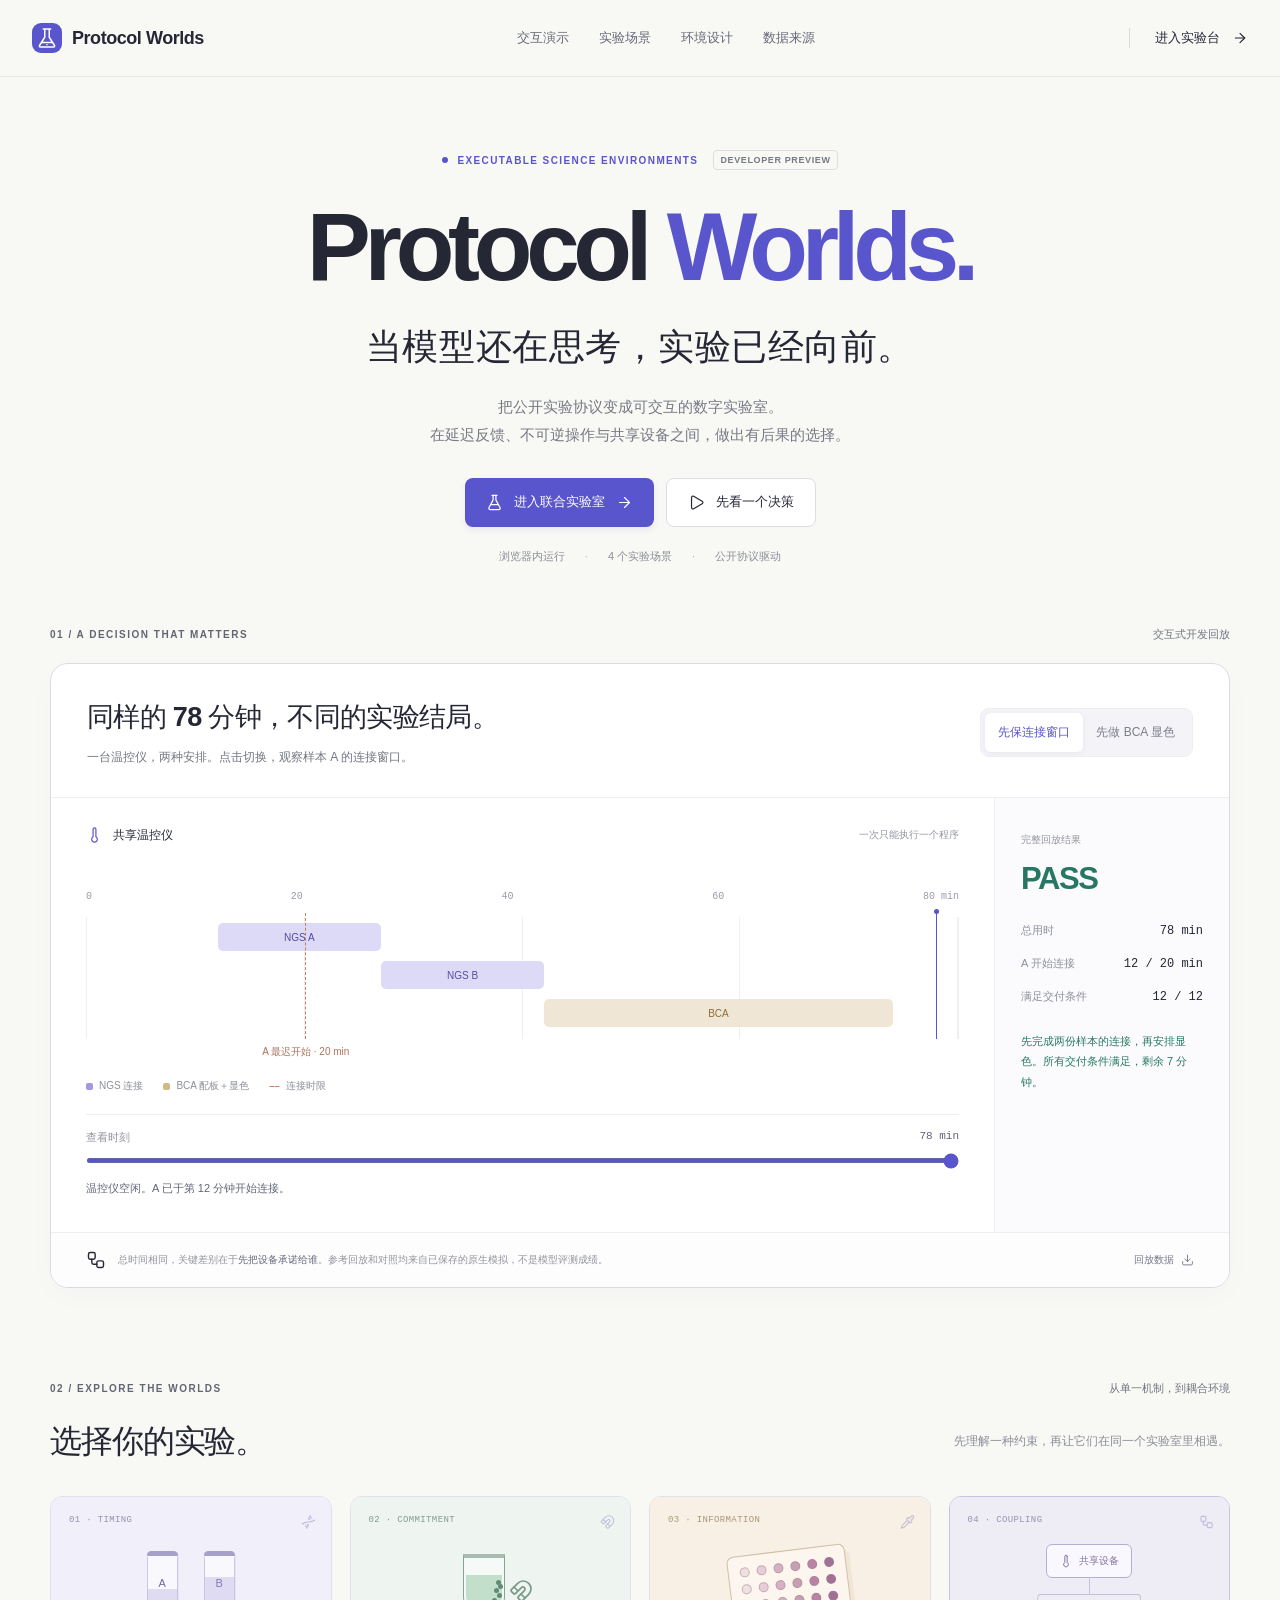
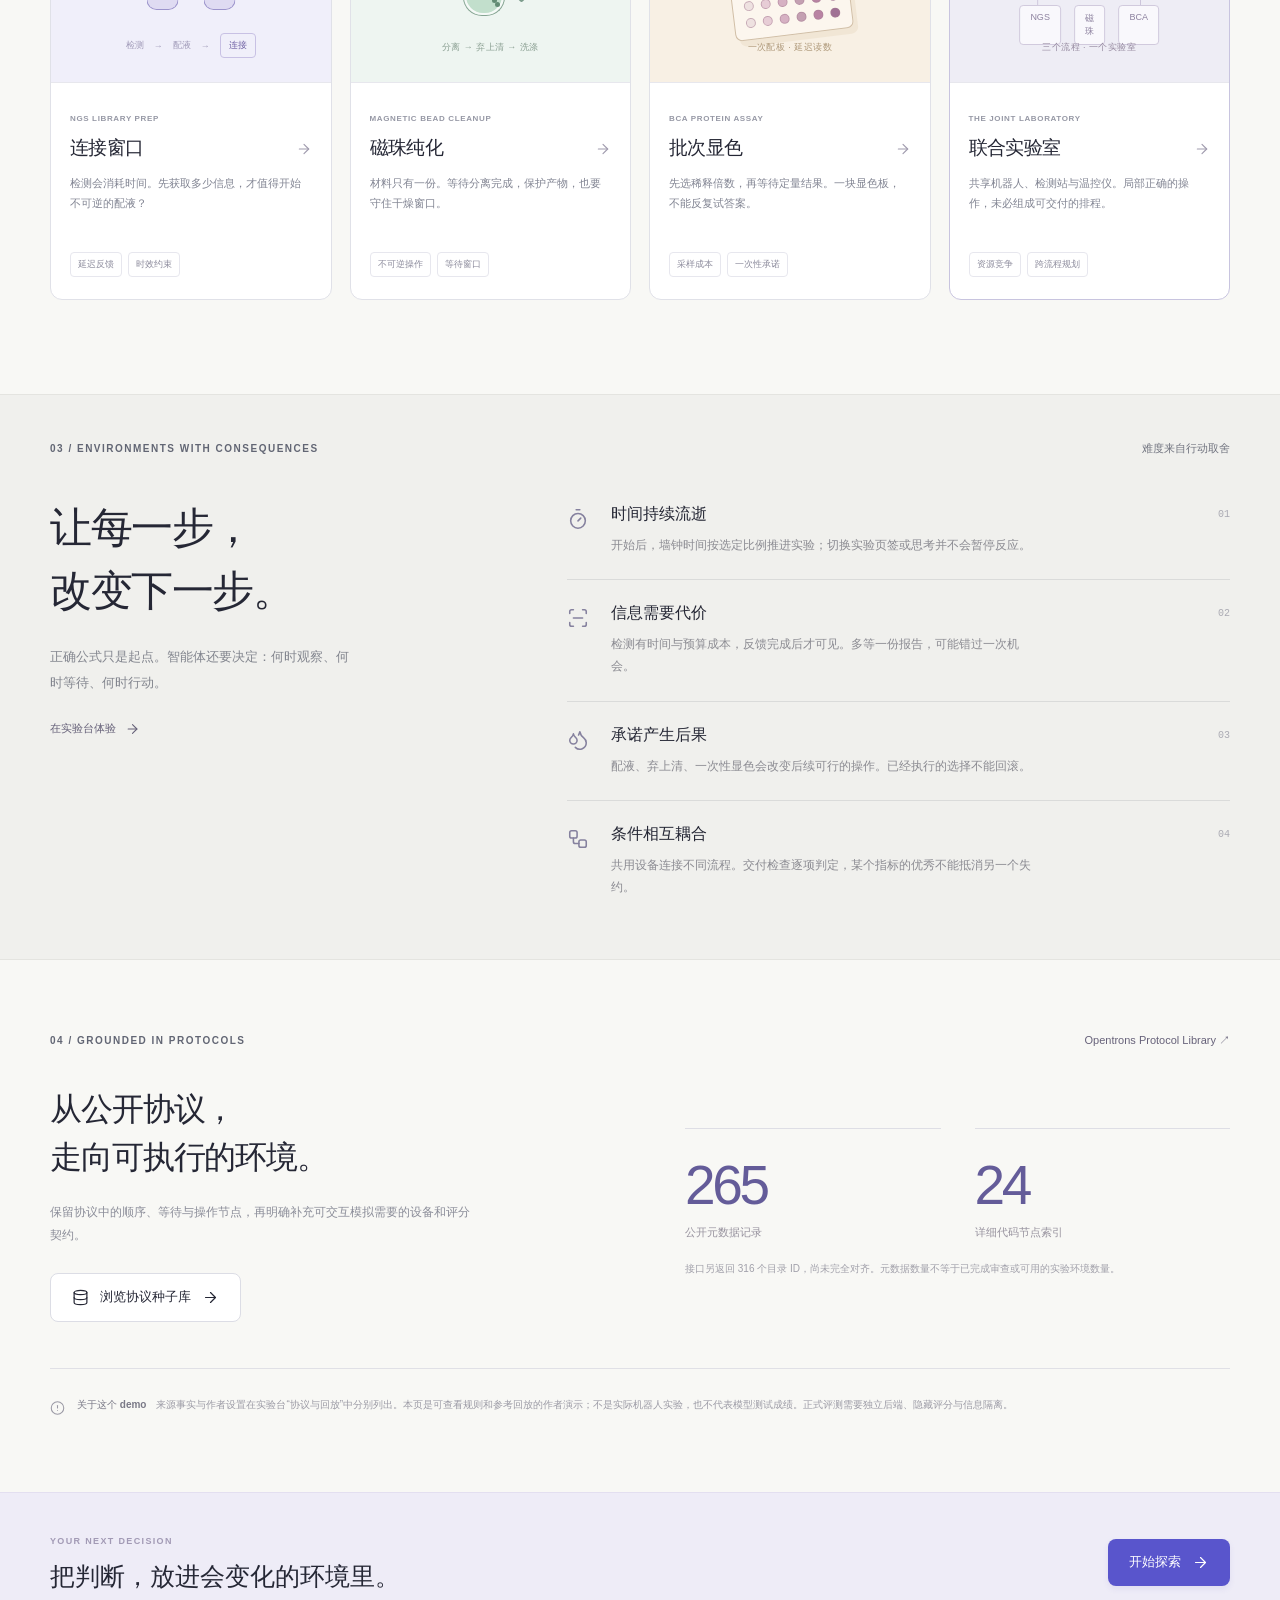
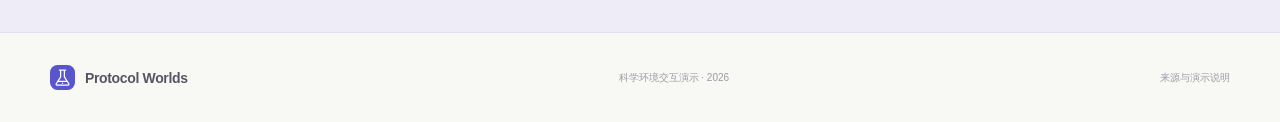
==== science-lab/index.html @ 2ea2afe5 "Add Protocol Worlds science lab project demo" ====
<!doctype html>
<html lang="zh-CN">
<head>
  <meta charset="utf-8">
  <meta name="viewport" content="width=device-width, initial-scale=1">
  <meta name="theme-color" content="#f8f8f5">
  <meta name="description" content="Protocol Worlds：从公开实验协议出发，探索延迟反馈、不可逆操作与共享资源中的智能体行动取舍。">
  <title>Protocol Worlds · 可演化的科学实验环境</title>
  <link rel="icon" href="./mark.svg" type="image/svg+xml">
  <link rel="stylesheet" href="./project.css">
  <script type="module" src="./project.mjs"></script>
</head>
<body>
  <a class="skip" href="#main">跳到主要内容</a>
  <header class="site-header">
    <div class="nav-shell">
      <a class="wordmark" href="./" aria-label="Protocol Worlds 首页"><img src="./mark.svg" width="30" height="30" alt=""><span>Protocol Worlds</span></a>
      <nav aria-label="项目导航">
        <a href="#compare">交互演示</a><a href="#worlds">实验场景</a><a href="#design">环境设计</a><a href="#sources">数据来源</a>
      </nav>
      <a class="nav-cta" href="./lab/#joint">进入实验台 <span data-icon="arrow-right"></span></a>
    </div>
  </header>

  <main id="main">
    <section class="hero wrap" aria-labelledby="project-title">
      <div class="eyebrow"><span class="status-dot"></span> EXECUTABLE SCIENCE ENVIRONMENTS <span class="edition">DEVELOPER PREVIEW</span></div>
      <h1 id="project-title">Protocol <span>Worlds.</span></h1>
      <h2>当模型还在思考，实验已经向前。</h2>
      <p class="hero-description">把公开实验协议变成可交互的数字实验室。<br class="desktop-break">在延迟反馈、不可逆操作与共享设备之间，做出有后果的选择。</p>
      <div class="hero-actions"><a class="button primary" href="./lab/#joint"><span data-icon="flask-conical"></span>进入联合实验室 <span data-icon="arrow-right"></span></a><a class="button secondary" href="#compare"><span data-icon="play"></span>先看一个决策</a></div>
      <div class="hero-notes"><span>浏览器内运行</span><span>4 个实验场景</span><span>公开协议驱动</span></div>
    </section>

    <section class="wrap comparison-section" id="compare" aria-labelledby="comparison-heading">
      <div class="section-top"><span class="kicker">01 / A DECISION THAT MATTERS</span><span class="muted">交互式开发回放</span></div>
      <div class="comparison-card">
        <div class="comparison-heading"><div><h2 id="comparison-heading">同样的 78 分钟，<br>不同的实验结局。</h2><p>一台温控仪，两种安排。点击切换，观察样本 A 的连接窗口。</p></div><div class="strategy-switch" role="group" aria-label="选择排程策略"><button data-strategy="joint_reference" aria-pressed="true" disabled>先保连接窗口</button><button data-strategy="joint_bca_first" aria-pressed="false" disabled>先做 BCA 显色</button></div></div>
        <div id="replay-error" role="status" hidden></div>
        <div class="replay-layout">
          <div class="chart-area">
            <div class="chart-heading"><span data-icon="thermometer"></span><strong>共享温控仪</strong><span>一次只能执行一个程序</span></div>
            <div class="timeline" role="img" id="timeline" aria-label="正在加载温控仪排程">
              <div class="axis"><span>0</span><span>20</span><span>40</span><span>60</span><span>80 min</span></div>
              <div class="timeline-grid"><div class="deadline"><span>A 最迟开始 · 20 min</span></div><div id="thermal-bars" class="thermal-bars"></div></div>
              <div class="chart-legend"><span><i class="key ngs"></i>NGS 连接</span><span><i class="key bca"></i>BCA 配板＋显色</span><span><i class="key deadline-key"></i>连接时限</span></div>
            </div>
            <div class="time-control"><label for="replay-time">查看时刻 <output id="replay-clock" for="replay-time">78 min</output></label><input id="replay-time" type="range" min="0" max="78" value="78" step="1" disabled aria-label="回放时刻"><div id="time-note">正在读取已有开发轨迹…</div></div>
          </div>
          <aside class="replay-verdict" aria-live="polite" aria-atomic="true"><span class="verdict-label">完整回放结果</span><strong id="verdict">—</strong><div class="verdict-metrics"><div><span>总用时</span><b id="duration">—</b></div><div><span>A 开始连接</span><b id="start-time">—</b></div><div><span>满足交付条件</span><b id="check-count">—</b></div></div><p id="verdict-note">加载回放结果…</p></aside>
        </div>
        <div class="comparison-foot"><span data-icon="workflow"></span><p>总时间相同，关键差别在于<strong>先把设备承诺给谁</strong>。参考回放和对照均来自已保存的原生模拟，不是模型评测成绩。</p><a href="./lab/replays.json" download>回放数据 <span data-icon="download"></span></a></div>
      </div>
    </section>

    <section class="wrap worlds-section" id="worlds" aria-labelledby="worlds-heading">
      <div class="section-top"><span class="kicker">02 / EXPLORE THE WORLDS</span><span class="muted">从单一机制，到耦合环境</span></div>
      <div class="section-intro"><h2 id="worlds-heading">选择你的实验。</h2><p>先理解一种约束，再让它们在同一个实验室里相遇。</p></div>
      <div class="worlds-grid">
        <a class="world-card" href="./lab/#ngs"><div class="world-visual ngs-art" aria-hidden="true"><span class="art-tag">01 · TIMING</span><div class="sample-vials"><div class="vial"><span>A</span><i></i></div><div class="vial"><span>B</span><i></i></div></div><div class="mini-window"><span>检测</span><b>→</b><span>配液</span><b>→</b><strong>连接</strong></div><span class="art-icon" data-icon="dna"></span></div><div class="world-copy"><span class="world-category">NGS LIBRARY PREP</span><h3>连接窗口 <span data-icon="arrow-right"></span></h3><p>检测会消耗时间。先获取多少信息，才值得开始不可逆的配液？</p><div class="world-tags"><span>延迟反馈</span><span>时效约束</span></div></div></a>
        <a class="world-card" href="./lab/#beads"><div class="world-visual beads-art" aria-hidden="true"><span class="art-tag">02 · COMMITMENT</span><div class="bead-vessel"><span class="liquid"></span><i></i><i></i><i></i><i></i><i></i><i></i><div class="magnet-symbol" data-icon="magnet"></div></div><span class="visual-note">分离 → 弃上清 → 洗涤</span><span class="art-icon" data-icon="magnet"></span></div><div class="world-copy"><span class="world-category">MAGNETIC BEAD CLEANUP</span><h3>磁珠纯化 <span data-icon="arrow-right"></span></h3><p>材料只有一份。等待分离完成，保护产物，也要守住干燥窗口。</p><div class="world-tags"><span>不可逆操作</span><span>等待窗口</span></div></div></a>
        <a class="world-card" href="./lab/#bca"><div class="world-visual bca-art" aria-hidden="true"><span class="art-tag">03 · INFORMATION</span><div class="microplate"><i></i><i></i><i></i><i></i><i></i><i></i><i></i><i></i><i></i><i></i><i></i><i></i><i></i><i></i><i></i><i></i><i></i><i></i><i></i><i></i><i></i><i></i><i></i><i></i></div><span class="visual-note">一次配板 · 延迟读数</span><span class="art-icon" data-icon="pipette"></span></div><div class="world-copy"><span class="world-category">BCA PROTEIN ASSAY</span><h3>批次显色 <span data-icon="arrow-right"></span></h3><p>先选稀释倍数，再等待定量结果。一块显色板，不能反复试答案。</p><div class="world-tags"><span>采样成本</span><span>一次性承诺</span></div></div></a>
        <a class="world-card joint-card" href="./lab/#joint"><div class="world-visual joint-art" aria-hidden="true"><span class="art-tag">04 · COUPLING</span><div class="shared-node"><span data-icon="thermometer"></span><span>共享设备</span></div><div class="connected-worlds"><span>NGS</span><span>磁珠</span><span>BCA</span></div><span class="visual-note">三个流程 · 一个实验室</span><span class="art-icon" data-icon="workflow"></span></div><div class="world-copy"><span class="world-category">THE JOINT LABORATORY</span><h3>联合实验室 <span data-icon="arrow-right"></span></h3><p>共享机器人、检测站与温控仪。局部正确的操作，未必组成可交付的排程。</p><div class="world-tags"><span>资源竞争</span><span>跨流程规划</span></div></div></a>
      </div>
    </section>

    <section class="design-section" id="design" aria-labelledby="design-heading"><div class="wrap">
      <div class="section-top"><span class="kicker">03 / ENVIRONMENTS WITH CONSEQUENCES</span><span class="muted">难度来自行动取舍</span></div>
      <div class="design-grid"><div class="design-title"><h2 id="design-heading">让每一步，<br>改变下一步。</h2><p>正确公式只是起点。智能体还要决定：何时观察、何时等待、何时行动。</p><a class="text-link" href="./lab/#joint">在实验台体验 <span data-icon="arrow-right"></span></a></div><div class="principles">
        <article><span class="principle-icon" data-icon="timer"></span><div><h3>时间持续流逝</h3><p>开始后，墙钟时间按选定比例推进实验；切换实验页签或思考并不会暂停反应。</p></div><span class="principle-number">01</span></article>
        <article><span class="principle-icon" data-icon="scan-line"></span><div><h3>信息需要代价</h3><p>检测有时间与预算成本，反馈完成后才可见。多等一份报告，可能错过一次机会。</p></div><span class="principle-number">02</span></article>
        <article><span class="principle-icon" data-icon="droplets"></span><div><h3>承诺产生后果</h3><p>配液、弃上清、一次性显色会改变后续可行的操作。已经执行的选择不能回滚。</p></div><span class="principle-number">03</span></article>
        <article><span class="principle-icon" data-icon="workflow"></span><div><h3>条件相互耦合</h3><p>共用设备连接不同流程。交付检查逐项判定，某个指标的优秀不能抵消另一个失约。</p></div><span class="principle-number">04</span></article>
      </div></div>
    </div></section>

    <section class="wrap sources-section" id="sources" aria-labelledby="sources-heading">
      <div class="section-top"><span class="kicker">04 / GROUNDED IN PROTOCOLS</span><a class="text-link" href="https://library.opentrons.com/" target="_blank" rel="noreferrer">Opentrons Protocol Library ↗</a></div>
      <div class="source-grid"><div><h2 id="sources-heading">从公开协议，<br>走向可执行的环境。</h2><p>保留协议中的顺序、等待与操作节点，再明确补充可交互模拟需要的设备和评分契约。</p><a class="button secondary" href="./lab/#catalog"><span data-icon="database"></span>浏览协议种子库 <span data-icon="arrow-right"></span></a></div><div class="source-stats"><div><strong>265</strong><span>公开元数据记录</span></div><div><strong>24</strong><span>详细代码节点索引</span></div><p>接口另返回 316 个目录 ID，尚未完全对齐。元数据数量不等于已完成审查或可用的实验环境数量。</p></div></div>
      <div class="scope-note"><span data-icon="circle-alert"></span><p><strong>关于这个 demo</strong>　来源事实与作者设置在实验台“协议与回放”中分别列出。本页是可查看规则和参考回放的作者演示；不是实际机器人实验，也不代表模型测试成绩。正式评测需要独立后端、隐藏评分与信息隔离。</p></div>
    </section>
    <section class="closing"><div class="wrap"><div><span class="kicker">YOUR NEXT DECISION</span><h2>把判断，放进会变化的环境里。</h2></div><a class="button primary" href="./lab/#joint">开始探索 <span data-icon="arrow-right"></span></a></div></section>
  </main>
  <footer class="wrap site-footer"><a class="wordmark" href="./"><img src="./mark.svg" width="25" height="25" alt=""><span>Protocol Worlds</span></a><span>科学环境交互演示 · 2026</span><a href="#sources">来源与演示说明</a></footer>
  <noscript><p class="noscript">请启用 JavaScript，以查看交互回放和运行实验。协议说明与场景介绍仍可直接阅读。</p></noscript>
</body>
</html>
---- science-lab/project.css ----
@charset "UTF-8";
:root{--paper:#f8f8f5;--white:#fff;--ink:#252735;--muted:#727580;--line:#e2e3e8;--purple:#5955cc;--purple-soft:#eeedfb;--green:#287764;--red:#a84935;--radius:18px;font-family:Inter,"Helvetica Neue",Arial,"PingFang SC","Microsoft YaHei",sans-serif;color:var(--ink);background:var(--paper);font-synthesis:none}
*{box-sizing:border-box}html{scroll-behavior:smooth;scroll-padding-top:100px}body{margin:0}a{color:inherit;text-decoration:none}button,input{font:inherit}button,a,input{-webkit-tap-highlight-color:transparent}button{cursor:pointer}button:disabled{cursor:wait}a:focus-visible,button:focus-visible,input:focus-visible{outline:3px solid #8b84e3;outline-offset:5px}p{line-height:1.85;margin:0}h1,h2,h3{margin:0;letter-spacing:-.035em}button{border:0}svg.icon{width:20px;height:20px;flex:none;vertical-align:middle}img{max-width:100%}[hidden]{display:none!important}.wrap{width:min(1180px,calc(100% - 64px));margin-inline:auto}.skip{position:fixed;top:-80px;left:12px;background:var(--ink);color:white;padding:12px;z-index:20}.skip:focus{top:12px}
.site-header{position:sticky;top:0;z-index:10;border-bottom:1px solid #e5e5e7;background:rgb(248 248 245 / 95%);backdrop-filter:blur(12px)}.nav-shell{height:76px;width:min(1336px,calc(100% - 64px));margin:auto;display:flex;align-items:center;justify-content:space-between;gap:24px}.wordmark{display:inline-flex;align-items:center;gap:10px;font-weight:750;letter-spacing:-.025em;font-size:18px;white-space:nowrap}.site-header nav{display:flex;align-items:center;gap:30px;font-size:13px;font-weight:600;color:#676a77}.site-header nav a:hover{color:var(--purple)}.nav-cta{font-size:13px;display:flex;gap:12px;align-items:center;font-weight:650;border-left:1px solid #d9d9e0;padding-left:25px}.nav-cta .icon{width:16px}
.hero{text-align:center;padding-top:73px;padding-bottom:63px}.eyebrow{font-size:10px;letter-spacing:.14em;font-weight:650;color:var(--purple);display:flex;gap:9px;align-items:center;justify-content:center}.status-dot{width:6px;height:6px;display:inline-block;border-radius:100%;background:var(--purple)}.edition{letter-spacing:.07em;font-size:9px;color:#757985;border:1px solid #dcdde3;padding:4px 6px;border-radius:4px;margin-left:6px}.hero h1{font-weight:750;font-size:clamp(55px,7.7vw,96px);line-height:1.08;letter-spacing:-.065em;margin-top:25px}.hero h1 span{color:var(--purple)}.hero h2{font-size:clamp(24px,3.2vw,36px);font-weight:600;line-height:1.5;margin-top:21px;letter-spacing:.015em}.hero-description{font-size:15px;color:#777983;margin:19px auto 0;max-width:740px;line-height:1.9}.hero-actions{display:flex;gap:12px;justify-content:center;margin-top:28px}.button{display:inline-flex;align-items:center;justify-content:center;gap:11px;padding:15px 21px;border-radius:8px;font-size:13px;font-weight:650;line-height:1.3;transition:background .15s,transform .15s}.button:hover{transform:translateY(-2px)}.primary{background:var(--purple);color:white;box-shadow:0 3px 6px #4b42b715}.primary:hover{background:#4843b7}.secondary{background:white;border:1px solid #dcdde5}.secondary:hover{background:#f1f0fa}.button .icon{width:17px;height:17px}.hero-notes{display:flex;align-items:center;justify-content:center;gap:20px;color:#8c8e97;font-size:11px;margin-top:22px}.hero-notes span+span:before{content:"·";margin-right:20px;color:#b3b3ba}
.section-top{display:flex;justify-content:space-between;align-items:center;gap:16px;margin-bottom:21px}.kicker{font-size:10px;letter-spacing:.15em;font-weight:700;color:#626674}.muted{font-size:11px;color:var(--muted)}.comparison-card{border:1px solid #dadce5;border-radius:var(--radius);background:var(--white);box-shadow:0 9px 32px #30365305;overflow:hidden}.comparison-heading{padding:34px 36px 29px;display:flex;justify-content:space-between;align-items:center;gap:30px;border-bottom:1px solid #eeeef3}.comparison-heading h2{font-size:27px;line-height:1.45;letter-spacing:-.025em;font-weight:650}.comparison-heading h2 br{display:none}.comparison-heading p{font-size:12px;color:var(--muted);margin-top:9px}.strategy-switch{display:flex;padding:4px;background:#f4f4f8;border:1px solid #ededf2;border-radius:9px;flex:none}.strategy-switch button{border-radius:6px;padding:11px 13px;background:transparent;font-size:12px;color:#7b7d88;white-space:nowrap;transition:background .2s}.strategy-switch button[aria-pressed=true]{background:white;color:var(--purple);box-shadow:0 1px 5px #30304c13;font-weight:650}.strategy-switch button[aria-pressed=false]:hover{color:var(--ink)}.replay-layout{display:grid;grid-template-columns:minmax(0,1fr) 235px}.chart-area{padding:27px 35px 25px}.chart-heading{display:flex;align-items:center;gap:10px;margin-bottom:35px;font-size:12px}.chart-heading .icon{color:var(--purple);width:17px}.chart-heading strong{font-weight:600}.chart-heading>span:last-child{margin-left:auto;color:#9395a1;font-size:10px}.timeline{padding-top:11px}.axis{display:flex;justify-content:space-between;color:#9a9ca7;font:10px ui-monospace,SFMono-Regular,Consolas,monospace;margin-bottom:15px}.timeline-grid{position:relative;height:122px;background:repeating-linear-gradient(90deg,transparent,transparent calc(25% - 1px),#eeeef3 calc(25% - 1px),#eeeef3 25%);border-left:1px solid #eeeef3;border-right:1px solid #eeeef3}.deadline{position:absolute;left:25%;top:-4px;bottom:0;border-left:1px dashed #c58062;z-index:3;pointer-events:none}.deadline>span{position:absolute;bottom:-22px;left:0;transform:translateX(-50%);white-space:nowrap;color:#ab745c;font-size:10px;padding:2px 6px;background:white}.thermal-bars{position:absolute;inset:0}.thermal-bar{position:absolute;height:28px;border-radius:5px;display:flex;align-items:center;justify-content:center;font-size:10px;white-space:nowrap;overflow:hidden;transition:left .45s,width .45s,opacity .2s}.thermal-bar.ngs{background:#dddaf7;color:#554c9c}.thermal-bar.bca{background:#f0e6d5;color:#8d6d37}.thermal-bar span{overflow:hidden;text-overflow:ellipsis;padding:0 4px}.thermal-bar.future{opacity:.55}.thermal-bar.late{background:#f8dfd7;color:#a4513e}.playhead{position:absolute;top:-8px;bottom:0;z-index:4;border-left:1px solid var(--purple);pointer-events:none}.playhead:before{content:"";position:absolute;width:5px;height:5px;border-radius:50%;background:var(--purple);top:0;left:-3px}.chart-legend{display:flex;gap:20px;align-items:center;margin-top:40px;font-size:10px;color:#8c8e99}.chart-legend>span{display:flex;align-items:center;gap:6px}.key{display:inline-block;width:7px;height:7px;border-radius:2px}.key.ngs{background:#a299df}.key.bca{background:#d3b883}.key.deadline-key{width:11px;height:0;border-top:1px dashed #c58062}.time-control{margin-top:21px;padding-top:15px;border-top:1px solid #ededf2}.time-control label{display:flex;justify-content:space-between;font-size:11px;color:#92939d}.time-control output{color:#606174;font-family:ui-monospace,SFMono-Regular,Consolas,monospace}.time-control input{display:block;width:100%;margin:13px 0 8px;accent-color:var(--purple);height:5px;cursor:pointer}.time-control div{font-size:11px;color:#626577;min-height:36px;padding-top:8px;line-height:1.7}.replay-verdict{background:#fbfbfd;border-left:1px solid #eeeef3;padding:31px 26px}.verdict-label{font-size:10px;color:#9294a0}.replay-verdict>strong{display:block;font-size:31px;font-weight:600;letter-spacing:-.045em;margin:14px 0 26px;color:var(--green)}.replay-verdict.failed>strong{color:var(--red)}.verdict-metrics{display:grid;gap:18px}.verdict-metrics>div{display:flex;justify-content:space-between;gap:6px;font-size:11px;align-items:center}.verdict-metrics span{color:#8d8f9b}.verdict-metrics b{font:500 12px ui-monospace,SFMono-Regular,Consolas,monospace}.replay-verdict p{margin-top:27px;font-size:11px;color:var(--green);line-height:1.85}.replay-verdict.failed p{color:var(--red)}.comparison-foot{border-top:1px solid #ededf3;padding:17px 35px;display:flex;align-items:center;gap:12px;background:#fdfdfe}.comparison-foot>.icon{color:#9a98b2;width:15px}.comparison-foot p{font-size:10px;color:#92939d;line-height:1.8}.comparison-foot strong{font-weight:500;color:#67677d}.comparison-foot a{display:flex;align-items:center;gap:7px;white-space:nowrap;margin-left:auto;color:#77778b;font-size:10px}.comparison-foot a .icon{width:13px}#replay-error{padding:15px 35px;background:#fff0eb;color:var(--red);font-size:13px}
.worlds-section{padding-top:93px;padding-bottom:94px}.section-intro{display:flex;justify-content:space-between;align-items:center;margin-bottom:31px}.section-intro h2,.source-grid h2{font-size:32px;font-weight:600;line-height:1.5}.section-intro p{font-size:12px;color:#8b8d99}.worlds-grid{display:grid;grid-template-columns:repeat(4,minmax(0,1fr));gap:18px}.world-card{border:1px solid #e0e1e8;border-radius:12px;overflow:hidden;background:white;transition:transform .2s,box-shadow .2s}.world-card:hover{transform:translateY(-5px);box-shadow:0 10px 24px #33304e0c}.world-visual{height:186px;border-bottom:1px solid #e7e7ed;position:relative;overflow:hidden}.ngs-art{background:#f0effa}.beads-art{background:#eef5f1}.bca-art{background:#f8f0e4}.joint-art{background:#eeedf5}.art-tag{font:9px ui-monospace,SFMono-Regular,Consolas,monospace;position:absolute;top:18px;left:18px;letter-spacing:.04em;color:#9692b1}.beads-art .art-tag{color:#849b90}.bca-art .art-tag{color:#aa9679}.art-icon{position:absolute;top:15px;right:15px;opacity:.4;color:#7d75b1}.art-icon .icon{width:15px}.sample-vials{position:absolute;top:54px;left:50%;transform:translateX(-50%);display:flex;gap:25px}.vial{position:relative;width:32px;height:59px;border:1.5px solid #9c94cc;border-top:5px solid #a6a0cc;border-radius:5px 5px 10px 10px;text-align:center;display:flex;align-items:center;justify-content:center;color:#72679f;font-size:11px;overflow:hidden;background:#f9f8fd}.vial i{position:absolute;bottom:0;height:20px;width:100%;background:#aaa0dc55}.vial:nth-child(2) i{height:32px}.mini-window{position:absolute;bottom:24px;width:100%;display:flex;gap:10px;align-items:center;justify-content:center;color:#a09ab8;font-size:9px}.mini-window b{font-weight:400}.mini-window strong{font-weight:500;color:#7062a5;border:1px solid #c8c1e4;padding:5px 8px;border-radius:4px}.bead-vessel{position:absolute;top:57px;left:50%;margin-left:-27px;width:42px;height:62px;border:1.5px solid #85a492;border-radius:0 0 19px 19px;background:#ffffff66;border-top:4px solid #a7bbae}.liquid{position:absolute;inset:17px 2px 2px;background:#c2dfcc;border-radius:0 0 17px 17px}.bead-vessel i{position:absolute;right:3px;top:22px;width:5px;height:5px;border-radius:50%;background:#618b73}.bead-vessel i:nth-of-type(2){top:30px;right:5px}.bead-vessel i:nth-of-type(3){top:35px;right:2px}.bead-vessel i:nth-of-type(4){top:40px;right:7px}.bead-vessel i:nth-of-type(5){top:44px;right:4px}.bead-vessel i:nth-of-type(6){top:26px;right:1px}.magnet-symbol{position:absolute;right:-29px;top:21px;color:#799989}.magnet-symbol .icon{width:24px;height:24px}.visual-note{position:absolute;bottom:28px;width:100%;text-align:center;font-size:9px;letter-spacing:.05em;color:#8a9f92}.bca-art .visual-note{color:#ae9879}.microplate{display:grid;grid-template-columns:repeat(6,10px);gap:7px;padding:11px;border:1px solid #d1bfa7;border-radius:7px;width:max-content;position:absolute;top:53px;left:50%;transform:translateX(-50%) rotate(-7deg);background:#fffbf599;box-shadow:4px 6px 0 #dccbad44}.microplate i{height:10px;width:10px;display:block;border-radius:50%;background:#c4a0b2;border:1px solid #a87e9588}.microplate i:nth-child(6n+1){background:#eee1e0}.microplate i:nth-child(6n+2){background:#e7cdd6}.microplate i:nth-child(6n+3){background:#d6b1c3}.microplate i:nth-child(6n+5){background:#b983a3}.microplate i:nth-child(6n){background:#a07194}.shared-node{position:absolute;top:47px;left:50%;transform:translateX(-50%);display:flex;gap:6px;align-items:center;border:1px solid #b7aed3;background:#f9f8fe;padding:9px 12px;border-radius:6px;color:#85749c;font-size:10px}.shared-node .icon{width:14px;height:14px}.shared-node:after{content:"";position:absolute;top:100%;left:50%;height:17px;border-left:1px solid #c7bfd7}.connected-worlds{display:flex;position:absolute;left:50%;top:108px;transform:translateX(-50%);gap:13px;color:#8d829f;font-size:9px}.connected-worlds:before{content:"";position:absolute;left:18px;right:18px;height:11px;top:-11px;border:1px solid #c7bfd7;border-bottom:0;border-radius:4px 4px 0 0}.connected-worlds span{background:#f9f8fc;border:1px solid #d1cadd;border-radius:4px;padding:6px 10px;z-index:1}.joint-art .visual-note{color:#95899f}.world-copy{padding:24px 19px 22px}.world-category{font-size:8px;font-weight:600;color:#9698a5;letter-spacing:.08em}.world-copy h3{font-size:19px;font-weight:600;margin-top:10px;display:flex;align-items:center;justify-content:space-between}.world-copy h3 .icon{width:16px;color:#a09bae}.world-copy p{font-size:11px;line-height:1.85;margin-top:12px;color:#828593;min-height:62px}.world-tags{display:flex;gap:6px;margin-top:17px}.world-tags span{font-size:9px;border:1px solid #e7e7ee;color:#8c8b9c;padding:5px 7px;border-radius:4px}.joint-card{border-color:#c8c4df}
.design-section{background:#f0f0ed;border-block:1px solid #e4e4e0;padding:46px 0 61px}.design-grid{display:grid;grid-template-columns:1fr 1.55fr;gap:90px;margin-top:40px}.design-title h2{font-size:42px;font-weight:550;line-height:1.5}.design-title p{font-size:13px;color:#82858e;line-height:2;margin:22px 0;max-width:300px}.text-link{font-size:11px;display:inline-flex;gap:9px;align-items:center;color:#666179}.text-link .icon{width:15px}.text-link:hover{color:var(--purple)}.principles{margin-top:-15px}.principles article{display:flex;align-items:flex-start;padding:23px 0;gap:22px;border-bottom:1px solid #dadbda}.principles article:last-child{border-bottom:0;padding-bottom:0}.principle-icon{color:#85819e;padding-top:4px}.principle-icon .icon{height:22px;width:22px}.principles h3{font-size:16px;font-weight:600;letter-spacing:0}.principles p{font-size:12px;color:#8b8b92;line-height:1.85;margin-top:9px;max-width:430px}.principle-number{margin-left:auto;font:10px ui-monospace,SFMono-Regular,Consolas,monospace;color:#aaaab3;padding-top:5px}
.sources-section{padding-top:73px;padding-bottom:74px}.source-grid{display:grid;grid-template-columns:1fr 1fr;gap:90px;margin-top:37px;align-items:center}.source-grid>div>p{font-size:12px;line-height:1.9;color:#8b8d99;max-width:430px;margin-top:20px}.source-grid .button{margin-top:26px}.source-stats{display:grid;grid-template-columns:1fr 1fr;gap:20px 34px}.source-stats>div{border-top:1px solid #dedee5;padding-top:24px}.source-stats strong{font-size:55px;font-weight:400;letter-spacing:-.06em;display:block;color:#645c99}.source-stats span{font-size:11px;color:#97929e;display:block;margin-top:8px}.source-grid .source-stats p{grid-column:1/-1;max-width:100%;font-size:10px;margin:0;line-height:1.85;color:#a1a0aa}.scope-note{display:flex;align-items:flex-start;gap:12px;border-top:1px solid #e0e0e6;padding-top:26px;margin-top:46px;color:#9b9aa5}.scope-note .icon{width:15px;flex:none;margin-top:3px}.scope-note p{font-size:10px;line-height:1.9}.scope-note strong{font-weight:550;color:#7a7987}.closing{background:#eeecf7;border-block:1px solid #e3dff0;padding:37px 0}.closing .wrap{display:flex;justify-content:space-between;align-items:center;gap:25px}.closing .kicker{font-size:9px;color:#a29ab5}.closing h2{font-size:25px;font-weight:550;letter-spacing:0;line-height:1.5;margin-top:10px}.site-footer{display:flex;justify-content:space-between;align-items:center;gap:20px;padding-block:32px;font-size:10px;color:#9a9ba5}.site-footer .wordmark{font-size:14px;color:#575563}.site-footer .wordmark img{width:25px}.site-footer a:last-child:hover{color:var(--purple)}.noscript{padding:20px;text-align:center}
@media(min-width:1400px){.hero{padding-top:85px;padding-bottom:74px}}
@media(max-width:1050px){.nav-shell{gap:18px}.site-header nav{gap:17px;font-size:12px}.nav-cta{padding-left:16px}.worlds-grid{grid-template-columns:repeat(2,minmax(0,1fr));gap:22px}.world-visual{height:192px}.world-copy p{min-height:0}.world-copy{padding:24px}.comparison-heading{padding:28px}.comparison-heading h2{font-size:24px}.comparison-heading h2 br{display:block}.chart-area{padding:24px}.replay-verdict{padding:27px 21px}.replay-layout{grid-template-columns:minmax(0,1fr) 205px}.comparison-foot{padding:17px 24px}.design-grid,.source-grid{gap:48px}.hero{padding-top:60px}}
@media(max-width:760px){html{scroll-padding-top:132px}.wrap{width:calc(100% - 36px)}.nav-shell{height:auto;min-height:71px;width:calc(100% - 36px);flex-wrap:wrap;gap:0;padding-top:16px}.wordmark{font-size:16px}.wordmark img{width:27px;height:27px}.nav-cta{margin-left:auto;border:0;font-size:11px;padding-left:10px;gap:5px}.site-header nav{width:100%;order:3;justify-content:center;gap:30px;margin-top:17px;padding:0 0 13px;font-size:11px}.hero{padding-top:42px;padding-bottom:45px}.eyebrow{font-size:8px;letter-spacing:.08em;gap:6px}.edition{font-size:7px;padding:3px 4px;margin-left:3px}.hero h1{font-size:clamp(42px,9.2vw,68px);margin-top:25px}.hero h2{font-size:22px;letter-spacing:-.02em;line-height:1.5;margin-top:20px}.hero-description{font-size:12px;max-width:460px;margin-top:14px}.hero-actions{gap:9px;margin-top:23px}.button{padding:13px 14px;font-size:12px;gap:7px}.hero-notes{font-size:9px;gap:12px;margin-top:19px}.hero-notes span+span:before{margin-right:12px}.section-top{gap:10px;margin-bottom:16px}.kicker{font-size:8px;letter-spacing:.11em}.muted{font-size:9px}.comparison-heading{display:block;padding:23px}.comparison-heading h2{font-size:24px;line-height:1.5}.comparison-heading h2 br{display:none}.comparison-heading p{font-size:11px;margin-top:10px}.strategy-switch{margin-top:20px;width:100%}.strategy-switch button{width:50%;font-size:11px;padding-block:12px}.replay-layout{grid-template-columns:1fr}.chart-area{padding:23px}.chart-heading{margin-bottom:27px;font-size:11px}.chart-heading>span:last-child{font-size:9px}.timeline-grid{height:120px}.chart-legend{gap:14px;font-size:9px}.time-control div{font-size:10px}.replay-verdict{border-left:0;border-top:1px solid #eeeef3;display:grid;grid-template-columns:100px minmax(0,1fr);column-gap:22px;padding:22px 23px}.verdict-label{grid-column:1;font-size:10px}.replay-verdict>strong{grid-column:1;margin:5px 0 0;font-size:26px;grid-row:2}.verdict-metrics{grid-column:2;grid-row:1/3;gap:12px}.verdict-metrics>div{font-size:10px}.verdict-metrics b{font-size:11px}.replay-verdict p{grid-column:1/-1;margin-top:15px;font-size:10px}.comparison-foot{padding:16px 22px;align-items:flex-start}.comparison-foot>.icon{display:none}.comparison-foot p{font-size:9px}.comparison-foot a{font-size:9px;gap:4px;padding-top:3px}.worlds-section{padding-block:53px}.section-intro{display:block;margin-bottom:24px}.section-intro h2,.source-grid h2{font-size:27px}.section-intro p{font-size:11px;margin-top:9px}.worlds-grid{gap:14px}.world-visual{height:180px}.world-copy{padding:19px 16px}.world-category{font-size:7px;letter-spacing:.04em}.world-copy h3{font-size:18px}.world-copy p{font-size:10px;min-height:56px}.world-tags{flex-wrap:wrap;gap:4px;margin-top:12px}.world-tags span{font-size:8px;padding:4px}.world-visual .art-tag{left:13px;top:15px;font-size:8px}.art-icon{right:12px;top:12px}.art-icon .icon{width:12px}.connected-worlds{gap:6px}.connected-worlds span{padding:5px 7px}.design-section{padding:31px 0 42px}.design-grid{grid-template-columns:1fr;gap:35px;margin-top:27px}.design-title h2{font-size:30px;line-height:1.5}.design-title h2 br{display:none}.design-title p{font-size:12px;max-width:none;margin:12px 0 16px}.principles{margin-top:0}.principles article{padding:20px 0;gap:17px}.principles h3{font-size:15px}.principles p{font-size:11px}.source-grid{grid-template-columns:1fr;gap:32px;margin-top:27px}.sources-section{padding-block:40px}.source-grid>div>p{margin-top:15px;font-size:11px}.source-grid .button{margin-top:19px}.source-stats strong{font-size:44px}.source-stats>div{padding-top:19px}.source-stats{gap:19px}.source-stats span{font-size:10px}.scope-note{margin-top:30px;padding-top:20px;gap:10px}.scope-note p{font-size:9px}.closing{padding:29px 0}.closing .wrap{align-items:flex-start;flex-direction:column;gap:20px}.closing h2{font-size:21px}.site-footer{flex-wrap:wrap;gap:18px;padding-block:25px}.site-footer .wordmark{font-size:13px}.site-footer>span{font-size:9px}.site-footer>a:last-child{font-size:9px}.text-link{font-size:9px}}
@media(max-width:420px){.hero h2{font-size:20px}.edition{display:none}.hero-description{max-width:325px}.desktop-break{display:none}.hero-actions .button{font-size:11px;padding:13px}.comparison-heading h2{font-size:22px}.comparison-heading h2 br{display:block}.worlds-grid{grid-template-columns:1fr}.world-visual{height:174px}.world-copy p{min-height:0;font-size:11px}.world-category{font-size:8px}.world-tags span{font-size:9px}.world-copy{padding:21px}.world-card{display:grid;grid-template-columns:135px minmax(0,1fr);border-radius:10px}.world-visual{height:100%;min-height:190px;border-bottom:0;border-right:1px solid #e7e7ed}.world-copy h3{font-size:17px;gap:8px}.art-tag{font-size:7px!important;letter-spacing:0}.art-icon{display:none}.mini-window{gap:5px;font-size:8px;bottom:30px}.mini-window strong{padding:4px}.sample-vials{gap:16px;top:65px}.bead-vessel{top:69px}.microplate{grid-template-columns:repeat(6,7px);gap:5px;padding:8px;top:72px}.microplate i{width:7px;height:7px}.shared-node{padding:7px;font-size:9px;top:59px}.connected-worlds{top:116px;gap:4px;font-size:8px}.connected-worlds span{padding:5px}.visual-note{font-size:8px;bottom:28px}.chart-area{padding:23px 19px}.chart-heading>span:last-child{font-size:8px}.chart-legend{gap:10px}.world-copy{padding:21px 15px}}
@media(prefers-reduced-motion:reduce){html{scroll-behavior:auto}*,*:before,*:after{transition:none!important;animation:none!important}}
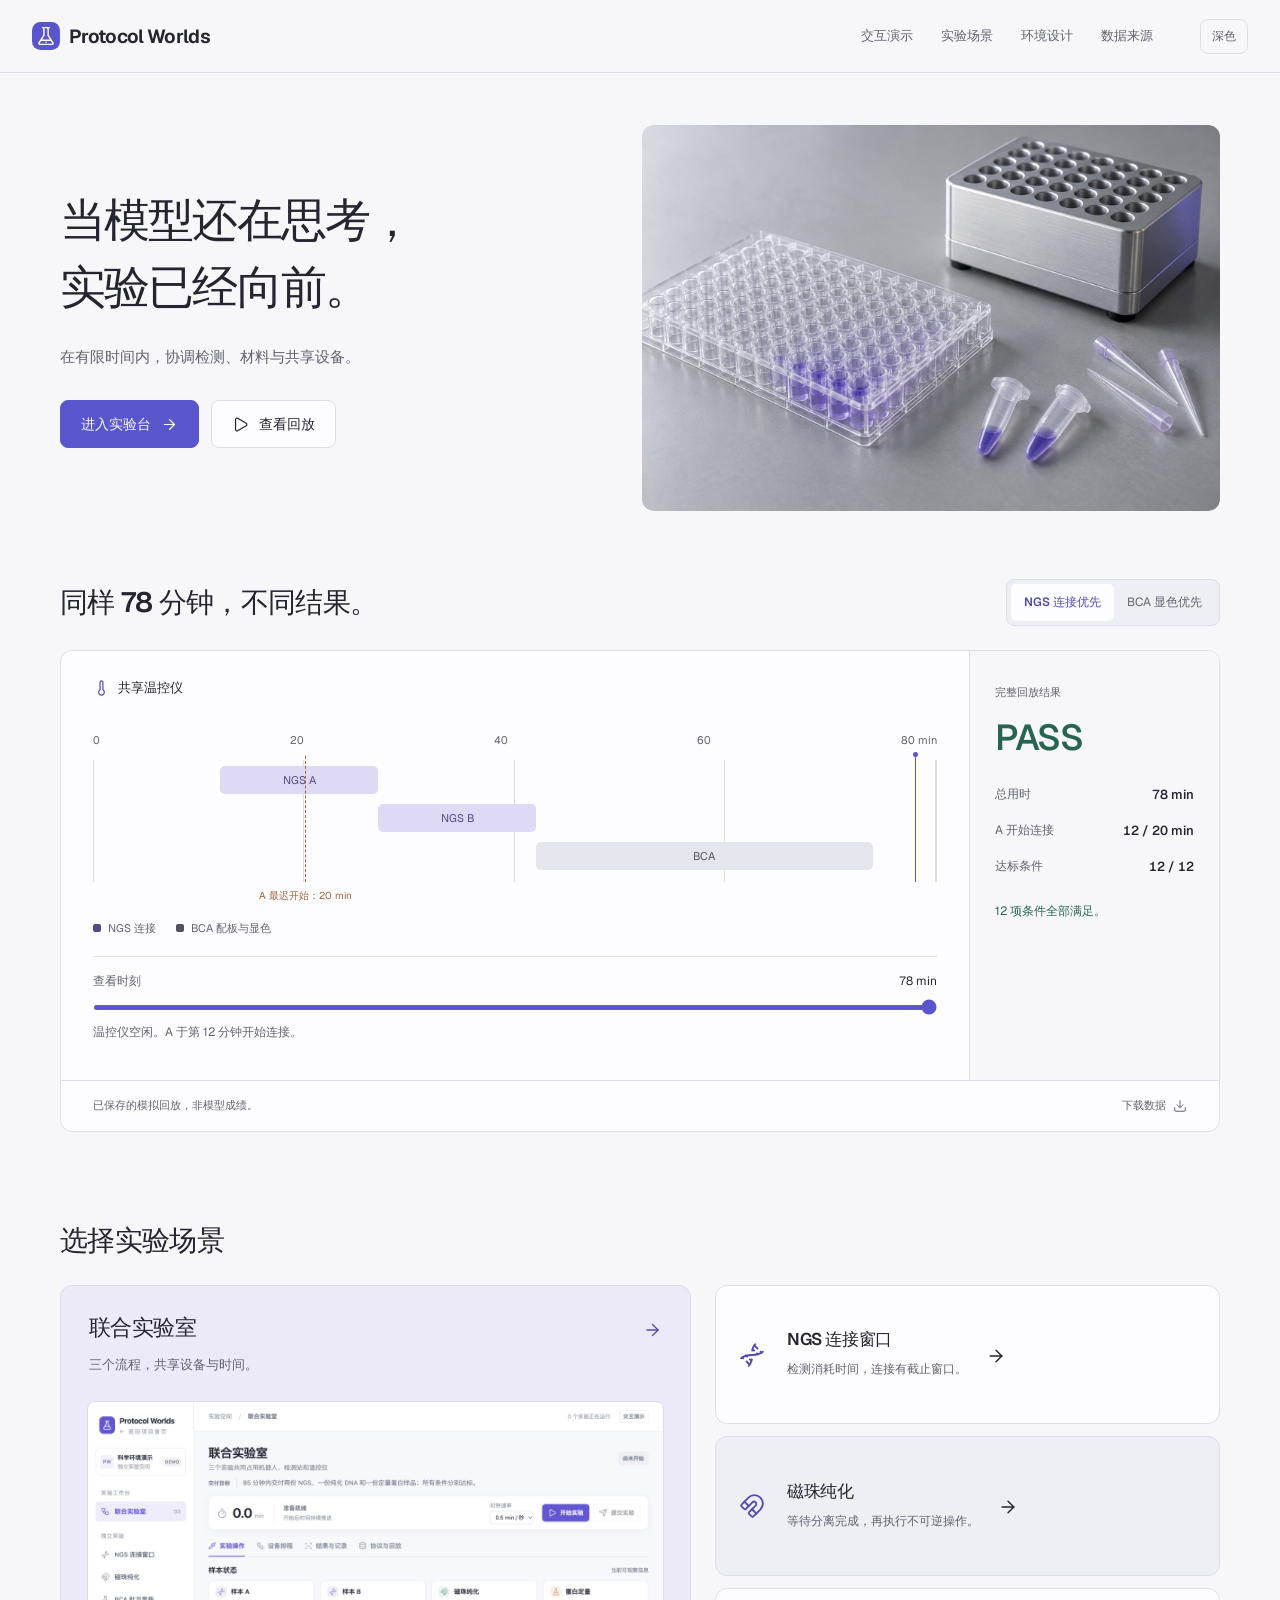
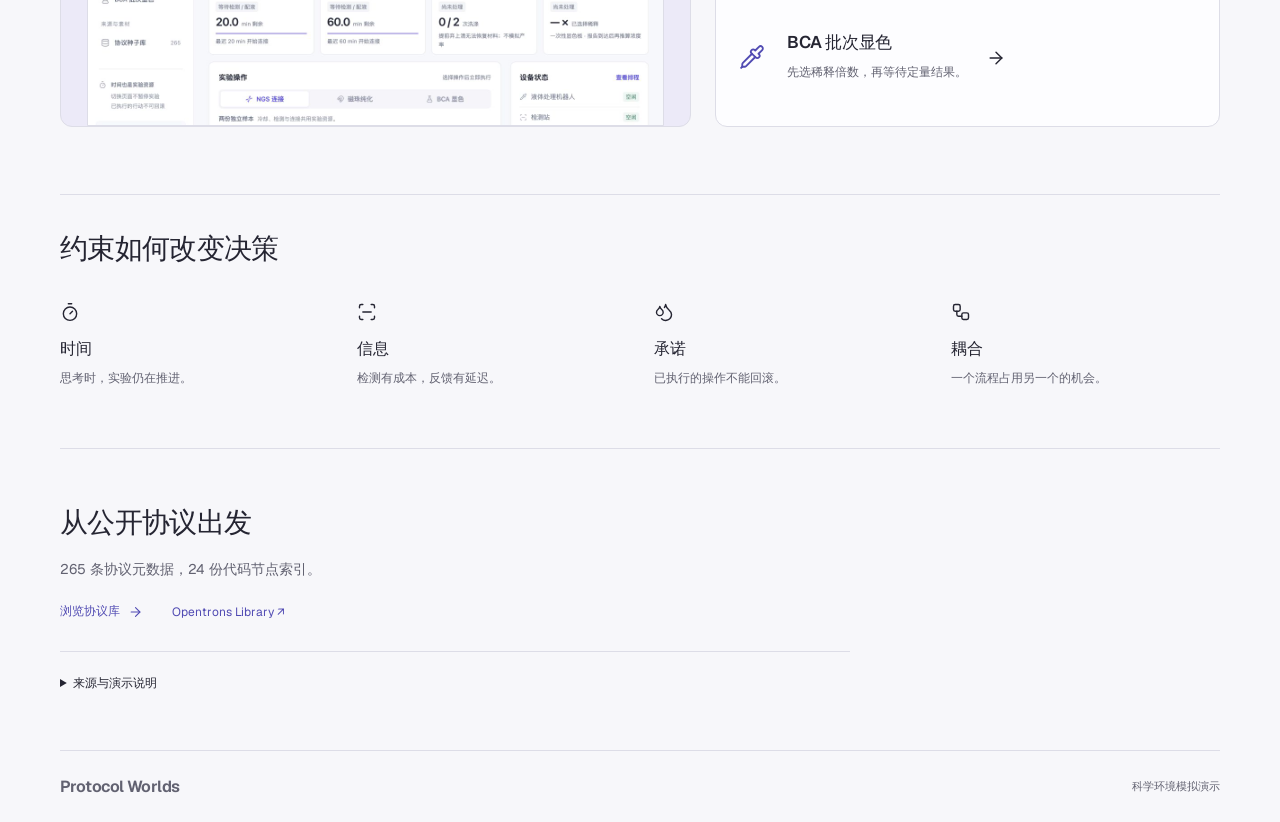
==== commit c7bae109: "Simplify Protocol Worlds copy and refine the project homepage" ====
--- a/science-lab/index.html
+++ b/science-lab/index.html
@@ -3,85 +3,95 @@
 <head>
   <meta charset="utf-8">
   <meta name="viewport" content="width=device-width, initial-scale=1">
-  <meta name="theme-color" content="#f8f8f5">
+  <meta name="theme-color" content="#f7f7fa">
   <meta name="description" content="Protocol Worlds：从公开实验协议出发，探索延迟反馈、不可逆操作与共享资源中的智能体行动取舍。">
   <title>Protocol Worlds · 可演化的科学实验环境</title>
   <link rel="icon" href="./mark.svg" type="image/svg+xml">
-  <link rel="stylesheet" href="./project.css">
-  <script type="module" src="./project.mjs"></script>
+  <link rel="preload" href="./assets/fonts/geist-variable.woff2" as="font" type="font/woff2" crossorigin>
+  <link rel="preload" href="./assets/lab-still-life.jpg" as="image">
+  <script>
+    try { const saved = localStorage.getItem('pw-theme'); if (['light','dark'].includes(saved)) document.documentElement.dataset.theme = saved; } catch {}
+  </script>
+  <link rel="stylesheet" href="./project.css?v=concise-1">
+  <script type="module" src="./project.mjs?v=concise-1"></script>
 </head>
 <body>
   <a class="skip" href="#main">跳到主要内容</a>
   <header class="site-header">
     <div class="nav-shell">
-      <a class="wordmark" href="./" aria-label="Protocol Worlds 首页"><img src="./mark.svg" width="30" height="30" alt=""><span>Protocol Worlds</span></a>
-      <nav aria-label="项目导航">
-        <a href="#compare">交互演示</a><a href="#worlds">实验场景</a><a href="#design">环境设计</a><a href="#sources">数据来源</a>
-      </nav>
-      <a class="nav-cta" href="./lab/#joint">进入实验台 <span data-icon="arrow-right"></span></a>
+      <a class="wordmark" href="./" aria-label="Protocol Worlds 首页"><img src="./mark.svg" width="28" height="28" alt=""><span>Protocol Worlds</span></a>
+      <nav aria-label="项目导航"><a href="#compare">交互演示</a><a href="#worlds">实验场景</a><a href="#design">环境设计</a><a href="#sources">数据来源</a></nav>
+      <button id="theme-toggle" class="theme-toggle" aria-label="切换显示主题" hidden>切换主题</button>
     </div>
   </header>
 
   <main id="main">
+    <!-- Preserve the project identity; make the experiment the first visual. -->
     <section class="hero wrap" aria-labelledby="project-title">
-      <div class="eyebrow"><span class="status-dot"></span> EXECUTABLE SCIENCE ENVIRONMENTS <span class="edition">DEVELOPER PREVIEW</span></div>
-      <h1 id="project-title">Protocol <span>Worlds.</span></h1>
-      <h2>当模型还在思考，实验已经向前。</h2>
-      <p class="hero-description">把公开实验协议变成可交互的数字实验室。<br class="desktop-break">在延迟反馈、不可逆操作与共享设备之间，做出有后果的选择。</p>
-      <div class="hero-actions"><a class="button primary" href="./lab/#joint"><span data-icon="flask-conical"></span>进入联合实验室 <span data-icon="arrow-right"></span></a><a class="button secondary" href="#compare"><span data-icon="play"></span>先看一个决策</a></div>
-      <div class="hero-notes"><span>浏览器内运行</span><span>4 个实验场景</span><span>公开协议驱动</span></div>
+      <div class="hero-copy">
+        <h1 id="project-title">当模型还在思考，<br>实验已经向前。</h1>
+        <p>在有限时间内，协调检测、材料与共享设备。</p>
+        <div class="hero-actions"><a class="button primary" href="./lab/#joint">进入实验台 <span data-icon="arrow-right"></span></a><a class="button secondary" href="#compare"><span data-icon="play"></span>查看回放</a></div>
+      </div>
+      <figure class="hero-visual"><img src="./assets/lab-still-life.jpg" width="1536" height="1024" alt="微孔板、离心管与温控模块的概念配图" fetchpriority="high"></figure>
     </section>
 
+    <!-- A real data-driven comparison, not a decorative product mockup. -->
     <section class="wrap comparison-section" id="compare" aria-labelledby="comparison-heading">
-      <div class="section-top"><span class="kicker">01 / A DECISION THAT MATTERS</span><span class="muted">交互式开发回放</span></div>
-      <div class="comparison-card">
-        <div class="comparison-heading"><div><h2 id="comparison-heading">同样的 78 分钟，<br>不同的实验结局。</h2><p>一台温控仪，两种安排。点击切换，观察样本 A 的连接窗口。</p></div><div class="strategy-switch" role="group" aria-label="选择排程策略"><button data-strategy="joint_reference" aria-pressed="true" disabled>先保连接窗口</button><button data-strategy="joint_bca_first" aria-pressed="false" disabled>先做 BCA 显色</button></div></div>
+      <div class="comparison-heading"><h2 id="comparison-heading">同样 78 分钟，不同结果。</h2><div class="strategy-switch" role="group" aria-label="选择排程策略"><button data-strategy="joint_reference" aria-pressed="true" disabled>NGS 连接优先</button><button data-strategy="joint_bca_first" aria-pressed="false" disabled>BCA 显色优先</button></div></div>
+      <div class="comparison-card" id="comparison-card" aria-busy="true">
         <div id="replay-error" role="status" hidden></div>
         <div class="replay-layout">
           <div class="chart-area">
-            <div class="chart-heading"><span data-icon="thermometer"></span><strong>共享温控仪</strong><span>一次只能执行一个程序</span></div>
+            <div class="chart-heading"><span data-icon="thermometer"></span><strong>共享温控仪</strong></div>
             <div class="timeline" role="img" id="timeline" aria-label="正在加载温控仪排程">
               <div class="axis"><span>0</span><span>20</span><span>40</span><span>60</span><span>80 min</span></div>
-              <div class="timeline-grid"><div class="deadline"><span>A 最迟开始 · 20 min</span></div><div id="thermal-bars" class="thermal-bars"></div></div>
-              <div class="chart-legend"><span><i class="key ngs"></i>NGS 连接</span><span><i class="key bca"></i>BCA 配板＋显色</span><span><i class="key deadline-key"></i>连接时限</span></div>
+              <div class="timeline-grid"><div class="deadline"><span>A 最迟开始：20 min</span></div><div id="thermal-bars" class="thermal-bars"><span class="skeleton bar-skeleton"></span></div></div>
+              <div class="chart-legend"><span><i class="key ngs"></i>NGS 连接</span><span><i class="key bca"></i>BCA 配板与显色</span></div>
             </div>
-            <div class="time-control"><label for="replay-time">查看时刻 <output id="replay-clock" for="replay-time">78 min</output></label><input id="replay-time" type="range" min="0" max="78" value="78" step="1" disabled aria-label="回放时刻"><div id="time-note">正在读取已有开发轨迹…</div></div>
+            <div class="time-control"><label for="replay-time">查看时刻 <output id="replay-clock" for="replay-time">78 min</output></label><input id="replay-time" type="range" min="0" max="78" value="78" step="1" disabled aria-label="回放时刻"><p id="time-note">加载回放…</p></div>
           </div>
-          <aside class="replay-verdict" aria-live="polite" aria-atomic="true"><span class="verdict-label">完整回放结果</span><strong id="verdict">—</strong><div class="verdict-metrics"><div><span>总用时</span><b id="duration">—</b></div><div><span>A 开始连接</span><b id="start-time">—</b></div><div><span>满足交付条件</span><b id="check-count">—</b></div></div><p id="verdict-note">加载回放结果…</p></aside>
+          <aside class="replay-verdict" aria-live="polite" aria-atomic="true"><span class="verdict-label">完整回放结果</span><strong id="verdict" class="skeleton">待加载</strong><dl class="verdict-metrics"><div><dt>总用时</dt><dd id="duration" class="skeleton">待加载</dd></div><div><dt>A 开始连接</dt><dd id="start-time" class="skeleton">待加载</dd></div><div><dt>达标条件</dt><dd id="check-count" class="skeleton">待加载</dd></div></dl><p id="verdict-note">加载结果…</p></aside>
         </div>
-        <div class="comparison-foot"><span data-icon="workflow"></span><p>总时间相同，关键差别在于<strong>先把设备承诺给谁</strong>。参考回放和对照均来自已保存的原生模拟，不是模型评测成绩。</p><a href="./lab/replays.json" download>回放数据 <span data-icon="download"></span></a></div>
+        <div class="comparison-foot"><span>已保存的模拟回放，非模型成绩。</span><a href="./lab/replays.json" download>下载数据 <span data-icon="download"></span></a></div>
       </div>
     </section>
 
+    <!-- Four environments: one shared laboratory and three focused mechanisms. -->
     <section class="wrap worlds-section" id="worlds" aria-labelledby="worlds-heading">
-      <div class="section-top"><span class="kicker">02 / EXPLORE THE WORLDS</span><span class="muted">从单一机制，到耦合环境</span></div>
-      <div class="section-intro"><h2 id="worlds-heading">选择你的实验。</h2><p>先理解一种约束，再让它们在同一个实验室里相遇。</p></div>
+      <h2 id="worlds-heading">选择实验场景</h2>
       <div class="worlds-grid">
-        <a class="world-card" href="./lab/#ngs"><div class="world-visual ngs-art" aria-hidden="true"><span class="art-tag">01 · TIMING</span><div class="sample-vials"><div class="vial"><span>A</span><i></i></div><div class="vial"><span>B</span><i></i></div></div><div class="mini-window"><span>检测</span><b>→</b><span>配液</span><b>→</b><strong>连接</strong></div><span class="art-icon" data-icon="dna"></span></div><div class="world-copy"><span class="world-category">NGS LIBRARY PREP</span><h3>连接窗口 <span data-icon="arrow-right"></span></h3><p>检测会消耗时间。先获取多少信息，才值得开始不可逆的配液？</p><div class="world-tags"><span>延迟反馈</span><span>时效约束</span></div></div></a>
-        <a class="world-card" href="./lab/#beads"><div class="world-visual beads-art" aria-hidden="true"><span class="art-tag">02 · COMMITMENT</span><div class="bead-vessel"><span class="liquid"></span><i></i><i></i><i></i><i></i><i></i><i></i><div class="magnet-symbol" data-icon="magnet"></div></div><span class="visual-note">分离 → 弃上清 → 洗涤</span><span class="art-icon" data-icon="magnet"></span></div><div class="world-copy"><span class="world-category">MAGNETIC BEAD CLEANUP</span><h3>磁珠纯化 <span data-icon="arrow-right"></span></h3><p>材料只有一份。等待分离完成，保护产物，也要守住干燥窗口。</p><div class="world-tags"><span>不可逆操作</span><span>等待窗口</span></div></div></a>
-        <a class="world-card" href="./lab/#bca"><div class="world-visual bca-art" aria-hidden="true"><span class="art-tag">03 · INFORMATION</span><div class="microplate"><i></i><i></i><i></i><i></i><i></i><i></i><i></i><i></i><i></i><i></i><i></i><i></i><i></i><i></i><i></i><i></i><i></i><i></i><i></i><i></i><i></i><i></i><i></i><i></i></div><span class="visual-note">一次配板 · 延迟读数</span><span class="art-icon" data-icon="pipette"></span></div><div class="world-copy"><span class="world-category">BCA PROTEIN ASSAY</span><h3>批次显色 <span data-icon="arrow-right"></span></h3><p>先选稀释倍数，再等待定量结果。一块显色板，不能反复试答案。</p><div class="world-tags"><span>采样成本</span><span>一次性承诺</span></div></div></a>
-        <a class="world-card joint-card" href="./lab/#joint"><div class="world-visual joint-art" aria-hidden="true"><span class="art-tag">04 · COUPLING</span><div class="shared-node"><span data-icon="thermometer"></span><span>共享设备</span></div><div class="connected-worlds"><span>NGS</span><span>磁珠</span><span>BCA</span></div><span class="visual-note">三个流程 · 一个实验室</span><span class="art-icon" data-icon="workflow"></span></div><div class="world-copy"><span class="world-category">THE JOINT LABORATORY</span><h3>联合实验室 <span data-icon="arrow-right"></span></h3><p>共享机器人、检测站与温控仪。局部正确的操作，未必组成可交付的排程。</p><div class="world-tags"><span>资源竞争</span><span>跨流程规划</span></div></div></a>
+        <a class="world-feature" href="./lab/#joint"><div class="feature-copy"><h3>联合实验室 <span data-icon="arrow-right"></span></h3><p>三个流程，共享设备与时间。</p></div><div class="workbench-preview"><img src="./assets/workbench.jpg" width="1280" height="720" loading="lazy" alt="联合实验室实际界面：样本状态、实验操作与设备状态"></div></a>
+        <div class="world-list">
+          <a class="world-link" href="./lab/#ngs"><span class="world-icon" data-icon="dna"></span><div><h3>NGS 连接窗口</h3><p>检测消耗时间，连接有截止窗口。</p></div><span data-icon="arrow-right"></span></a>
+          <a class="world-link" href="./lab/#beads"><span class="world-icon" data-icon="magnet"></span><div><h3>磁珠纯化</h3><p>等待分离完成，再执行不可逆操作。</p></div><span data-icon="arrow-right"></span></a>
+          <a class="world-link" href="./lab/#bca"><span class="world-icon" data-icon="pipette"></span><div><h3>BCA 批次显色</h3><p>先选稀释倍数，再等待定量结果。</p></div><span data-icon="arrow-right"></span></a>
+        </div>
       </div>
     </section>
 
-    <section class="design-section" id="design" aria-labelledby="design-heading"><div class="wrap">
-      <div class="section-top"><span class="kicker">03 / ENVIRONMENTS WITH CONSEQUENCES</span><span class="muted">难度来自行动取舍</span></div>
-      <div class="design-grid"><div class="design-title"><h2 id="design-heading">让每一步，<br>改变下一步。</h2><p>正确公式只是起点。智能体还要决定：何时观察、何时等待、何时行动。</p><a class="text-link" href="./lab/#joint">在实验台体验 <span data-icon="arrow-right"></span></a></div><div class="principles">
-        <article><span class="principle-icon" data-icon="timer"></span><div><h3>时间持续流逝</h3><p>开始后，墙钟时间按选定比例推进实验；切换实验页签或思考并不会暂停反应。</p></div><span class="principle-number">01</span></article>
-        <article><span class="principle-icon" data-icon="scan-line"></span><div><h3>信息需要代价</h3><p>检测有时间与预算成本，反馈完成后才可见。多等一份报告，可能错过一次机会。</p></div><span class="principle-number">02</span></article>
-        <article><span class="principle-icon" data-icon="droplets"></span><div><h3>承诺产生后果</h3><p>配液、弃上清、一次性显色会改变后续可行的操作。已经执行的选择不能回滚。</p></div><span class="principle-number">03</span></article>
-        <article><span class="principle-icon" data-icon="workflow"></span><div><h3>条件相互耦合</h3><p>共用设备连接不同流程。交付检查逐项判定，某个指标的优秀不能抵消另一个失约。</p></div><span class="principle-number">04</span></article>
-      </div></div>
-    </div></section>
+    <section class="wrap design-section" id="design" aria-labelledby="design-heading">
+      <h2 id="design-heading">约束如何改变决策</h2>
+      <div class="principles">
+        <article><span data-icon="timer"></span><h3>时间</h3><p>思考时，实验仍在推进。</p></article>
+        <article><span data-icon="scan-line"></span><h3>信息</h3><p>检测有成本，反馈有延迟。</p></article>
+        <article><span data-icon="droplets"></span><h3>承诺</h3><p>已执行的操作不能回滚。</p></article>
+        <article><span data-icon="workflow"></span><h3>耦合</h3><p>一个流程占用另一个的机会。</p></article>
+      </div>
+    </section>
 
     <section class="wrap sources-section" id="sources" aria-labelledby="sources-heading">
-      <div class="section-top"><span class="kicker">04 / GROUNDED IN PROTOCOLS</span><a class="text-link" href="https://library.opentrons.com/" target="_blank" rel="noreferrer">Opentrons Protocol Library ↗</a></div>
-      <div class="source-grid"><div><h2 id="sources-heading">从公开协议，<br>走向可执行的环境。</h2><p>保留协议中的顺序、等待与操作节点，再明确补充可交互模拟需要的设备和评分契约。</p><a class="button secondary" href="./lab/#catalog"><span data-icon="database"></span>浏览协议种子库 <span data-icon="arrow-right"></span></a></div><div class="source-stats"><div><strong>265</strong><span>公开元数据记录</span></div><div><strong>24</strong><span>详细代码节点索引</span></div><p>接口另返回 316 个目录 ID，尚未完全对齐。元数据数量不等于已完成审查或可用的实验环境数量。</p></div></div>
-      <div class="scope-note"><span data-icon="circle-alert"></span><p><strong>关于这个 demo</strong>　来源事实与作者设置在实验台“协议与回放”中分别列出。本页是可查看规则和参考回放的作者演示；不是实际机器人实验，也不代表模型测试成绩。正式评测需要独立后端、隐藏评分与信息隔离。</p></div>
+      <h2 id="sources-heading">从公开协议出发</h2>
+      <p class="source-summary">265 条协议元数据，24 份代码节点索引。</p>
+      <div class="source-actions"><a class="text-link" href="./lab/#catalog">浏览协议库 <span data-icon="arrow-right"></span></a><a class="text-link" href="https://library.opentrons.com/" target="_blank" rel="noreferrer">Opentrons Library ↗</a></div>
+      <details class="source-details"><summary>来源与演示说明</summary><div>
+        <p>接口另返回 316 个目录 ID，尚未完全对齐。元数据和代码索引不等于已审查完成的任务；这里只提供来源链接与节点位置，不转载完整协议程序。</p>
+        <p>来源事实与作者设置见实验台“协议与回放”。本页为可查看规则和参考回放的作者模拟，不是实际机器人实验，也不代表模型评测成绩。正式评测需独立后端、隐藏评分与信息隔离。</p>
+        <p>首屏器材图为生成的概念配图；实验台预览为实际页面截图。时间轴来自已保存的原生模拟记录。</p>
+      </div></details>
     </section>
-    <section class="closing"><div class="wrap"><div><span class="kicker">YOUR NEXT DECISION</span><h2>把判断，放进会变化的环境里。</h2></div><a class="button primary" href="./lab/#joint">开始探索 <span data-icon="arrow-right"></span></a></div></section>
   </main>
-  <footer class="wrap site-footer"><a class="wordmark" href="./"><img src="./mark.svg" width="25" height="25" alt=""><span>Protocol Worlds</span></a><span>科学环境交互演示 · 2026</span><a href="#sources">来源与演示说明</a></footer>
-  <noscript><p class="noscript">请启用 JavaScript，以查看交互回放和运行实验。协议说明与场景介绍仍可直接阅读。</p></noscript>
+  <footer class="wrap site-footer"><a class="wordmark" href="./">Protocol Worlds</a><span>科学环境模拟演示</span></footer>
+  <noscript><p class="noscript">启用 JavaScript 后可查看回放并运行实验。</p></noscript>
 </body>
 </html>
--- a/science-lab/project.css
+++ b/science-lab/project.css
@@ -1,14 +1,122 @@
 @charset "UTF-8";
-:root{--paper:#f8f8f5;--white:#fff;--ink:#252735;--muted:#727580;--line:#e2e3e8;--purple:#5955cc;--purple-soft:#eeedfb;--green:#287764;--red:#a84935;--radius:18px;font-family:Inter,"Helvetica Neue",Arial,"PingFang SC","Microsoft YaHei",sans-serif;color:var(--ink);background:var(--paper);font-synthesis:none}
-*{box-sizing:border-box}html{scroll-behavior:smooth;scroll-padding-top:100px}body{margin:0}a{color:inherit;text-decoration:none}button,input{font:inherit}button,a,input{-webkit-tap-highlight-color:transparent}button{cursor:pointer}button:disabled{cursor:wait}a:focus-visible,button:focus-visible,input:focus-visible{outline:3px solid #8b84e3;outline-offset:5px}p{line-height:1.85;margin:0}h1,h2,h3{margin:0;letter-spacing:-.035em}button{border:0}svg.icon{width:20px;height:20px;flex:none;vertical-align:middle}img{max-width:100%}[hidden]{display:none!important}.wrap{width:min(1180px,calc(100% - 64px));margin-inline:auto}.skip{position:fixed;top:-80px;left:12px;background:var(--ink);color:white;padding:12px;z-index:20}.skip:focus{top:12px}
-.site-header{position:sticky;top:0;z-index:10;border-bottom:1px solid #e5e5e7;background:rgb(248 248 245 / 95%);backdrop-filter:blur(12px)}.nav-shell{height:76px;width:min(1336px,calc(100% - 64px));margin:auto;display:flex;align-items:center;justify-content:space-between;gap:24px}.wordmark{display:inline-flex;align-items:center;gap:10px;font-weight:750;letter-spacing:-.025em;font-size:18px;white-space:nowrap}.site-header nav{display:flex;align-items:center;gap:30px;font-size:13px;font-weight:600;color:#676a77}.site-header nav a:hover{color:var(--purple)}.nav-cta{font-size:13px;display:flex;gap:12px;align-items:center;font-weight:650;border-left:1px solid #d9d9e0;padding-left:25px}.nav-cta .icon{width:16px}
-.hero{text-align:center;padding-top:73px;padding-bottom:63px}.eyebrow{font-size:10px;letter-spacing:.14em;font-weight:650;color:var(--purple);display:flex;gap:9px;align-items:center;justify-content:center}.status-dot{width:6px;height:6px;display:inline-block;border-radius:100%;background:var(--purple)}.edition{letter-spacing:.07em;font-size:9px;color:#757985;border:1px solid #dcdde3;padding:4px 6px;border-radius:4px;margin-left:6px}.hero h1{font-weight:750;font-size:clamp(55px,7.7vw,96px);line-height:1.08;letter-spacing:-.065em;margin-top:25px}.hero h1 span{color:var(--purple)}.hero h2{font-size:clamp(24px,3.2vw,36px);font-weight:600;line-height:1.5;margin-top:21px;letter-spacing:.015em}.hero-description{font-size:15px;color:#777983;margin:19px auto 0;max-width:740px;line-height:1.9}.hero-actions{display:flex;gap:12px;justify-content:center;margin-top:28px}.button{display:inline-flex;align-items:center;justify-content:center;gap:11px;padding:15px 21px;border-radius:8px;font-size:13px;font-weight:650;line-height:1.3;transition:background .15s,transform .15s}.button:hover{transform:translateY(-2px)}.primary{background:var(--purple);color:white;box-shadow:0 3px 6px #4b42b715}.primary:hover{background:#4843b7}.secondary{background:white;border:1px solid #dcdde5}.secondary:hover{background:#f1f0fa}.button .icon{width:17px;height:17px}.hero-notes{display:flex;align-items:center;justify-content:center;gap:20px;color:#8c8e97;font-size:11px;margin-top:22px}.hero-notes span+span:before{content:"·";margin-right:20px;color:#b3b3ba}
-.section-top{display:flex;justify-content:space-between;align-items:center;gap:16px;margin-bottom:21px}.kicker{font-size:10px;letter-spacing:.15em;font-weight:700;color:#626674}.muted{font-size:11px;color:var(--muted)}.comparison-card{border:1px solid #dadce5;border-radius:var(--radius);background:var(--white);box-shadow:0 9px 32px #30365305;overflow:hidden}.comparison-heading{padding:34px 36px 29px;display:flex;justify-content:space-between;align-items:center;gap:30px;border-bottom:1px solid #eeeef3}.comparison-heading h2{font-size:27px;line-height:1.45;letter-spacing:-.025em;font-weight:650}.comparison-heading h2 br{display:none}.comparison-heading p{font-size:12px;color:var(--muted);margin-top:9px}.strategy-switch{display:flex;padding:4px;background:#f4f4f8;border:1px solid #ededf2;border-radius:9px;flex:none}.strategy-switch button{border-radius:6px;padding:11px 13px;background:transparent;font-size:12px;color:#7b7d88;white-space:nowrap;transition:background .2s}.strategy-switch button[aria-pressed=true]{background:white;color:var(--purple);box-shadow:0 1px 5px #30304c13;font-weight:650}.strategy-switch button[aria-pressed=false]:hover{color:var(--ink)}.replay-layout{display:grid;grid-template-columns:minmax(0,1fr) 235px}.chart-area{padding:27px 35px 25px}.chart-heading{display:flex;align-items:center;gap:10px;margin-bottom:35px;font-size:12px}.chart-heading .icon{color:var(--purple);width:17px}.chart-heading strong{font-weight:600}.chart-heading>span:last-child{margin-left:auto;color:#9395a1;font-size:10px}.timeline{padding-top:11px}.axis{display:flex;justify-content:space-between;color:#9a9ca7;font:10px ui-monospace,SFMono-Regular,Consolas,monospace;margin-bottom:15px}.timeline-grid{position:relative;height:122px;background:repeating-linear-gradient(90deg,transparent,transparent calc(25% - 1px),#eeeef3 calc(25% - 1px),#eeeef3 25%);border-left:1px solid #eeeef3;border-right:1px solid #eeeef3}.deadline{position:absolute;left:25%;top:-4px;bottom:0;border-left:1px dashed #c58062;z-index:3;pointer-events:none}.deadline>span{position:absolute;bottom:-22px;left:0;transform:translateX(-50%);white-space:nowrap;color:#ab745c;font-size:10px;padding:2px 6px;background:white}.thermal-bars{position:absolute;inset:0}.thermal-bar{position:absolute;height:28px;border-radius:5px;display:flex;align-items:center;justify-content:center;font-size:10px;white-space:nowrap;overflow:hidden;transition:left .45s,width .45s,opacity .2s}.thermal-bar.ngs{background:#dddaf7;color:#554c9c}.thermal-bar.bca{background:#f0e6d5;color:#8d6d37}.thermal-bar span{overflow:hidden;text-overflow:ellipsis;padding:0 4px}.thermal-bar.future{opacity:.55}.thermal-bar.late{background:#f8dfd7;color:#a4513e}.playhead{position:absolute;top:-8px;bottom:0;z-index:4;border-left:1px solid var(--purple);pointer-events:none}.playhead:before{content:"";position:absolute;width:5px;height:5px;border-radius:50%;background:var(--purple);top:0;left:-3px}.chart-legend{display:flex;gap:20px;align-items:center;margin-top:40px;font-size:10px;color:#8c8e99}.chart-legend>span{display:flex;align-items:center;gap:6px}.key{display:inline-block;width:7px;height:7px;border-radius:2px}.key.ngs{background:#a299df}.key.bca{background:#d3b883}.key.deadline-key{width:11px;height:0;border-top:1px dashed #c58062}.time-control{margin-top:21px;padding-top:15px;border-top:1px solid #ededf2}.time-control label{display:flex;justify-content:space-between;font-size:11px;color:#92939d}.time-control output{color:#606174;font-family:ui-monospace,SFMono-Regular,Consolas,monospace}.time-control input{display:block;width:100%;margin:13px 0 8px;accent-color:var(--purple);height:5px;cursor:pointer}.time-control div{font-size:11px;color:#626577;min-height:36px;padding-top:8px;line-height:1.7}.replay-verdict{background:#fbfbfd;border-left:1px solid #eeeef3;padding:31px 26px}.verdict-label{font-size:10px;color:#9294a0}.replay-verdict>strong{display:block;font-size:31px;font-weight:600;letter-spacing:-.045em;margin:14px 0 26px;color:var(--green)}.replay-verdict.failed>strong{color:var(--red)}.verdict-metrics{display:grid;gap:18px}.verdict-metrics>div{display:flex;justify-content:space-between;gap:6px;font-size:11px;align-items:center}.verdict-metrics span{color:#8d8f9b}.verdict-metrics b{font:500 12px ui-monospace,SFMono-Regular,Consolas,monospace}.replay-verdict p{margin-top:27px;font-size:11px;color:var(--green);line-height:1.85}.replay-verdict.failed p{color:var(--red)}.comparison-foot{border-top:1px solid #ededf3;padding:17px 35px;display:flex;align-items:center;gap:12px;background:#fdfdfe}.comparison-foot>.icon{color:#9a98b2;width:15px}.comparison-foot p{font-size:10px;color:#92939d;line-height:1.8}.comparison-foot strong{font-weight:500;color:#67677d}.comparison-foot a{display:flex;align-items:center;gap:7px;white-space:nowrap;margin-left:auto;color:#77778b;font-size:10px}.comparison-foot a .icon{width:13px}#replay-error{padding:15px 35px;background:#fff0eb;color:var(--red);font-size:13px}
-.worlds-section{padding-top:93px;padding-bottom:94px}.section-intro{display:flex;justify-content:space-between;align-items:center;margin-bottom:31px}.section-intro h2,.source-grid h2{font-size:32px;font-weight:600;line-height:1.5}.section-intro p{font-size:12px;color:#8b8d99}.worlds-grid{display:grid;grid-template-columns:repeat(4,minmax(0,1fr));gap:18px}.world-card{border:1px solid #e0e1e8;border-radius:12px;overflow:hidden;background:white;transition:transform .2s,box-shadow .2s}.world-card:hover{transform:translateY(-5px);box-shadow:0 10px 24px #33304e0c}.world-visual{height:186px;border-bottom:1px solid #e7e7ed;position:relative;overflow:hidden}.ngs-art{background:#f0effa}.beads-art{background:#eef5f1}.bca-art{background:#f8f0e4}.joint-art{background:#eeedf5}.art-tag{font:9px ui-monospace,SFMono-Regular,Consolas,monospace;position:absolute;top:18px;left:18px;letter-spacing:.04em;color:#9692b1}.beads-art .art-tag{color:#849b90}.bca-art .art-tag{color:#aa9679}.art-icon{position:absolute;top:15px;right:15px;opacity:.4;color:#7d75b1}.art-icon .icon{width:15px}.sample-vials{position:absolute;top:54px;left:50%;transform:translateX(-50%);display:flex;gap:25px}.vial{position:relative;width:32px;height:59px;border:1.5px solid #9c94cc;border-top:5px solid #a6a0cc;border-radius:5px 5px 10px 10px;text-align:center;display:flex;align-items:center;justify-content:center;color:#72679f;font-size:11px;overflow:hidden;background:#f9f8fd}.vial i{position:absolute;bottom:0;height:20px;width:100%;background:#aaa0dc55}.vial:nth-child(2) i{height:32px}.mini-window{position:absolute;bottom:24px;width:100%;display:flex;gap:10px;align-items:center;justify-content:center;color:#a09ab8;font-size:9px}.mini-window b{font-weight:400}.mini-window strong{font-weight:500;color:#7062a5;border:1px solid #c8c1e4;padding:5px 8px;border-radius:4px}.bead-vessel{position:absolute;top:57px;left:50%;margin-left:-27px;width:42px;height:62px;border:1.5px solid #85a492;border-radius:0 0 19px 19px;background:#ffffff66;border-top:4px solid #a7bbae}.liquid{position:absolute;inset:17px 2px 2px;background:#c2dfcc;border-radius:0 0 17px 17px}.bead-vessel i{position:absolute;right:3px;top:22px;width:5px;height:5px;border-radius:50%;background:#618b73}.bead-vessel i:nth-of-type(2){top:30px;right:5px}.bead-vessel i:nth-of-type(3){top:35px;right:2px}.bead-vessel i:nth-of-type(4){top:40px;right:7px}.bead-vessel i:nth-of-type(5){top:44px;right:4px}.bead-vessel i:nth-of-type(6){top:26px;right:1px}.magnet-symbol{position:absolute;right:-29px;top:21px;color:#799989}.magnet-symbol .icon{width:24px;height:24px}.visual-note{position:absolute;bottom:28px;width:100%;text-align:center;font-size:9px;letter-spacing:.05em;color:#8a9f92}.bca-art .visual-note{color:#ae9879}.microplate{display:grid;grid-template-columns:repeat(6,10px);gap:7px;padding:11px;border:1px solid #d1bfa7;border-radius:7px;width:max-content;position:absolute;top:53px;left:50%;transform:translateX(-50%) rotate(-7deg);background:#fffbf599;box-shadow:4px 6px 0 #dccbad44}.microplate i{height:10px;width:10px;display:block;border-radius:50%;background:#c4a0b2;border:1px solid #a87e9588}.microplate i:nth-child(6n+1){background:#eee1e0}.microplate i:nth-child(6n+2){background:#e7cdd6}.microplate i:nth-child(6n+3){background:#d6b1c3}.microplate i:nth-child(6n+5){background:#b983a3}.microplate i:nth-child(6n){background:#a07194}.shared-node{position:absolute;top:47px;left:50%;transform:translateX(-50%);display:flex;gap:6px;align-items:center;border:1px solid #b7aed3;background:#f9f8fe;padding:9px 12px;border-radius:6px;color:#85749c;font-size:10px}.shared-node .icon{width:14px;height:14px}.shared-node:after{content:"";position:absolute;top:100%;left:50%;height:17px;border-left:1px solid #c7bfd7}.connected-worlds{display:flex;position:absolute;left:50%;top:108px;transform:translateX(-50%);gap:13px;color:#8d829f;font-size:9px}.connected-worlds:before{content:"";position:absolute;left:18px;right:18px;height:11px;top:-11px;border:1px solid #c7bfd7;border-bottom:0;border-radius:4px 4px 0 0}.connected-worlds span{background:#f9f8fc;border:1px solid #d1cadd;border-radius:4px;padding:6px 10px;z-index:1}.joint-art .visual-note{color:#95899f}.world-copy{padding:24px 19px 22px}.world-category{font-size:8px;font-weight:600;color:#9698a5;letter-spacing:.08em}.world-copy h3{font-size:19px;font-weight:600;margin-top:10px;display:flex;align-items:center;justify-content:space-between}.world-copy h3 .icon{width:16px;color:#a09bae}.world-copy p{font-size:11px;line-height:1.85;margin-top:12px;color:#828593;min-height:62px}.world-tags{display:flex;gap:6px;margin-top:17px}.world-tags span{font-size:9px;border:1px solid #e7e7ee;color:#8c8b9c;padding:5px 7px;border-radius:4px}.joint-card{border-color:#c8c4df}
-.design-section{background:#f0f0ed;border-block:1px solid #e4e4e0;padding:46px 0 61px}.design-grid{display:grid;grid-template-columns:1fr 1.55fr;gap:90px;margin-top:40px}.design-title h2{font-size:42px;font-weight:550;line-height:1.5}.design-title p{font-size:13px;color:#82858e;line-height:2;margin:22px 0;max-width:300px}.text-link{font-size:11px;display:inline-flex;gap:9px;align-items:center;color:#666179}.text-link .icon{width:15px}.text-link:hover{color:var(--purple)}.principles{margin-top:-15px}.principles article{display:flex;align-items:flex-start;padding:23px 0;gap:22px;border-bottom:1px solid #dadbda}.principles article:last-child{border-bottom:0;padding-bottom:0}.principle-icon{color:#85819e;padding-top:4px}.principle-icon .icon{height:22px;width:22px}.principles h3{font-size:16px;font-weight:600;letter-spacing:0}.principles p{font-size:12px;color:#8b8b92;line-height:1.85;margin-top:9px;max-width:430px}.principle-number{margin-left:auto;font:10px ui-monospace,SFMono-Regular,Consolas,monospace;color:#aaaab3;padding-top:5px}
-.sources-section{padding-top:73px;padding-bottom:74px}.source-grid{display:grid;grid-template-columns:1fr 1fr;gap:90px;margin-top:37px;align-items:center}.source-grid>div>p{font-size:12px;line-height:1.9;color:#8b8d99;max-width:430px;margin-top:20px}.source-grid .button{margin-top:26px}.source-stats{display:grid;grid-template-columns:1fr 1fr;gap:20px 34px}.source-stats>div{border-top:1px solid #dedee5;padding-top:24px}.source-stats strong{font-size:55px;font-weight:400;letter-spacing:-.06em;display:block;color:#645c99}.source-stats span{font-size:11px;color:#97929e;display:block;margin-top:8px}.source-grid .source-stats p{grid-column:1/-1;max-width:100%;font-size:10px;margin:0;line-height:1.85;color:#a1a0aa}.scope-note{display:flex;align-items:flex-start;gap:12px;border-top:1px solid #e0e0e6;padding-top:26px;margin-top:46px;color:#9b9aa5}.scope-note .icon{width:15px;flex:none;margin-top:3px}.scope-note p{font-size:10px;line-height:1.9}.scope-note strong{font-weight:550;color:#7a7987}.closing{background:#eeecf7;border-block:1px solid #e3dff0;padding:37px 0}.closing .wrap{display:flex;justify-content:space-between;align-items:center;gap:25px}.closing .kicker{font-size:9px;color:#a29ab5}.closing h2{font-size:25px;font-weight:550;letter-spacing:0;line-height:1.5;margin-top:10px}.site-footer{display:flex;justify-content:space-between;align-items:center;gap:20px;padding-block:32px;font-size:10px;color:#9a9ba5}.site-footer .wordmark{font-size:14px;color:#575563}.site-footer .wordmark img{width:25px}.site-footer a:last-child:hover{color:var(--purple)}.noscript{padding:20px;text-align:center}
-@media(min-width:1400px){.hero{padding-top:85px;padding-bottom:74px}}
-@media(max-width:1050px){.nav-shell{gap:18px}.site-header nav{gap:17px;font-size:12px}.nav-cta{padding-left:16px}.worlds-grid{grid-template-columns:repeat(2,minmax(0,1fr));gap:22px}.world-visual{height:192px}.world-copy p{min-height:0}.world-copy{padding:24px}.comparison-heading{padding:28px}.comparison-heading h2{font-size:24px}.comparison-heading h2 br{display:block}.chart-area{padding:24px}.replay-verdict{padding:27px 21px}.replay-layout{grid-template-columns:minmax(0,1fr) 205px}.comparison-foot{padding:17px 24px}.design-grid,.source-grid{gap:48px}.hero{padding-top:60px}}
-@media(max-width:760px){html{scroll-padding-top:132px}.wrap{width:calc(100% - 36px)}.nav-shell{height:auto;min-height:71px;width:calc(100% - 36px);flex-wrap:wrap;gap:0;padding-top:16px}.wordmark{font-size:16px}.wordmark img{width:27px;height:27px}.nav-cta{margin-left:auto;border:0;font-size:11px;padding-left:10px;gap:5px}.site-header nav{width:100%;order:3;justify-content:center;gap:30px;margin-top:17px;padding:0 0 13px;font-size:11px}.hero{padding-top:42px;padding-bottom:45px}.eyebrow{font-size:8px;letter-spacing:.08em;gap:6px}.edition{font-size:7px;padding:3px 4px;margin-left:3px}.hero h1{font-size:clamp(42px,9.2vw,68px);margin-top:25px}.hero h2{font-size:22px;letter-spacing:-.02em;line-height:1.5;margin-top:20px}.hero-description{font-size:12px;max-width:460px;margin-top:14px}.hero-actions{gap:9px;margin-top:23px}.button{padding:13px 14px;font-size:12px;gap:7px}.hero-notes{font-size:9px;gap:12px;margin-top:19px}.hero-notes span+span:before{margin-right:12px}.section-top{gap:10px;margin-bottom:16px}.kicker{font-size:8px;letter-spacing:.11em}.muted{font-size:9px}.comparison-heading{display:block;padding:23px}.comparison-heading h2{font-size:24px;line-height:1.5}.comparison-heading h2 br{display:none}.comparison-heading p{font-size:11px;margin-top:10px}.strategy-switch{margin-top:20px;width:100%}.strategy-switch button{width:50%;font-size:11px;padding-block:12px}.replay-layout{grid-template-columns:1fr}.chart-area{padding:23px}.chart-heading{margin-bottom:27px;font-size:11px}.chart-heading>span:last-child{font-size:9px}.timeline-grid{height:120px}.chart-legend{gap:14px;font-size:9px}.time-control div{font-size:10px}.replay-verdict{border-left:0;border-top:1px solid #eeeef3;display:grid;grid-template-columns:100px minmax(0,1fr);column-gap:22px;padding:22px 23px}.verdict-label{grid-column:1;font-size:10px}.replay-verdict>strong{grid-column:1;margin:5px 0 0;font-size:26px;grid-row:2}.verdict-metrics{grid-column:2;grid-row:1/3;gap:12px}.verdict-metrics>div{font-size:10px}.verdict-metrics b{font-size:11px}.replay-verdict p{grid-column:1/-1;margin-top:15px;font-size:10px}.comparison-foot{padding:16px 22px;align-items:flex-start}.comparison-foot>.icon{display:none}.comparison-foot p{font-size:9px}.comparison-foot a{font-size:9px;gap:4px;padding-top:3px}.worlds-section{padding-block:53px}.section-intro{display:block;margin-bottom:24px}.section-intro h2,.source-grid h2{font-size:27px}.section-intro p{font-size:11px;margin-top:9px}.worlds-grid{gap:14px}.world-visual{height:180px}.world-copy{padding:19px 16px}.world-category{font-size:7px;letter-spacing:.04em}.world-copy h3{font-size:18px}.world-copy p{font-size:10px;min-height:56px}.world-tags{flex-wrap:wrap;gap:4px;margin-top:12px}.world-tags span{font-size:8px;padding:4px}.world-visual .art-tag{left:13px;top:15px;font-size:8px}.art-icon{right:12px;top:12px}.art-icon .icon{width:12px}.connected-worlds{gap:6px}.connected-worlds span{padding:5px 7px}.design-section{padding:31px 0 42px}.design-grid{grid-template-columns:1fr;gap:35px;margin-top:27px}.design-title h2{font-size:30px;line-height:1.5}.design-title h2 br{display:none}.design-title p{font-size:12px;max-width:none;margin:12px 0 16px}.principles{margin-top:0}.principles article{padding:20px 0;gap:17px}.principles h3{font-size:15px}.principles p{font-size:11px}.source-grid{grid-template-columns:1fr;gap:32px;margin-top:27px}.sources-section{padding-block:40px}.source-grid>div>p{margin-top:15px;font-size:11px}.source-grid .button{margin-top:19px}.source-stats strong{font-size:44px}.source-stats>div{padding-top:19px}.source-stats{gap:19px}.source-stats span{font-size:10px}.scope-note{margin-top:30px;padding-top:20px;gap:10px}.scope-note p{font-size:9px}.closing{padding:29px 0}.closing .wrap{align-items:flex-start;flex-direction:column;gap:20px}.closing h2{font-size:21px}.site-footer{flex-wrap:wrap;gap:18px;padding-block:25px}.site-footer .wordmark{font-size:13px}.site-footer>span{font-size:9px}.site-footer>a:last-child{font-size:9px}.text-link{font-size:9px}}
-@media(max-width:420px){.hero h2{font-size:20px}.edition{display:none}.hero-description{max-width:325px}.desktop-break{display:none}.hero-actions .button{font-size:11px;padding:13px}.comparison-heading h2{font-size:22px}.comparison-heading h2 br{display:block}.worlds-grid{grid-template-columns:1fr}.world-visual{height:174px}.world-copy p{min-height:0;font-size:11px}.world-category{font-size:8px}.world-tags span{font-size:9px}.world-copy{padding:21px}.world-card{display:grid;grid-template-columns:135px minmax(0,1fr);border-radius:10px}.world-visual{height:100%;min-height:190px;border-bottom:0;border-right:1px solid #e7e7ed}.world-copy h3{font-size:17px;gap:8px}.art-tag{font-size:7px!important;letter-spacing:0}.art-icon{display:none}.mini-window{gap:5px;font-size:8px;bottom:30px}.mini-window strong{padding:4px}.sample-vials{gap:16px;top:65px}.bead-vessel{top:69px}.microplate{grid-template-columns:repeat(6,7px);gap:5px;padding:8px;top:72px}.microplate i{width:7px;height:7px}.shared-node{padding:7px;font-size:9px;top:59px}.connected-worlds{top:116px;gap:4px;font-size:8px}.connected-worlds span{padding:5px}.visual-note{font-size:8px;bottom:28px}.chart-area{padding:23px 19px}.chart-heading>span:last-child{font-size:8px}.chart-legend{gap:10px}.world-copy{padding:21px 15px}}
-@media(prefers-reduced-motion:reduce){html{scroll-behavior:auto}*,*:before,*:after{transition:none!important;animation:none!important}}
+@font-face{font-family:Geist;src:url('./assets/fonts/geist-variable.woff2') format('woff2');font-weight:100 900;font-display:swap}
+/* Existing brand retained. Surfaces: 12px; controls: 8px. Layer 10: sticky navigation. */
+:root{
+  --surface:#f7f7fa;--panel:#fdfdff;--subtle:#eeeef5;--ink:#252532;
+  --muted:#626271;--line:#dddde7;--accent:#5955cc;--accent-text:#514bb3;
+  --accent-soft:#eceaf8;--on-accent:#fdfdff;--success:#276550;--failure:#a04532;
+  --ngs-bg:#dedaf5;--ngs-ink:#514887;--bca-bg:#e5e5ec;--bca-ink:#52525f;
+  --late-bg:#f3ded9;--late-ink:#953e30;--deadline:#a36339;--skeleton:#e3e2ed;
+  color-scheme:light;font-family:Geist,"PingFang SC","Microsoft YaHei",sans-serif;
+  color:var(--ink);background:var(--surface);font-synthesis:none;
+}
+@media(prefers-color-scheme:dark){:root:not([data-theme="light"]){
+  --surface:#17171c;--panel:#202027;--subtle:#27272f;--ink:#edecf3;
+  --muted:#b0aebf;--line:#41414d;--accent:#b7afff;--accent-text:#c3bcff;
+  --accent-soft:#333040;--on-accent:#201c36;--success:#9dd5b9;--failure:#f0ae9e;
+  --ngs-bg:#423958;--ngs-ink:#e2d6ff;--bca-bg:#363641;--bca-ink:#dddce7;
+  --late-bg:#50322f;--late-ink:#f9c4b8;--deadline:#ecb081;--skeleton:#373540;color-scheme:dark;
+}}
+:root[data-theme="dark"]{
+  --surface:#17171c;--panel:#202027;--subtle:#27272f;--ink:#edecf3;
+  --muted:#b0aebf;--line:#41414d;--accent:#b7afff;--accent-text:#c3bcff;
+  --accent-soft:#333040;--on-accent:#201c36;--success:#9dd5b9;--failure:#f0ae9e;
+  --ngs-bg:#423958;--ngs-ink:#e2d6ff;--bca-bg:#363641;--bca-ink:#dddce7;
+  --late-bg:#50322f;--late-ink:#f9c4b8;--deadline:#ecb081;--skeleton:#373540;color-scheme:dark;
+}
+*{box-sizing:border-box}html{scroll-behavior:smooth;scroll-padding-top:100px}body{margin:0}
+figure,dl,dd{margin:0}a{color:inherit;text-decoration:none}button,input{font:inherit}
+button{cursor:pointer}button:disabled{cursor:wait}button,a,input{-webkit-tap-highlight-color:transparent}
+a:focus-visible,button:focus-visible,input:focus-visible,summary:focus-visible{outline:3px solid var(--accent);outline-offset:5px}
+p{line-height:1.8;margin:0}h1,h2,h3{margin:0;font-weight:600;letter-spacing:-.025em}
+h2{font-size:28px;line-height:1.45}svg.icon{width:20px;height:20px;flex:none;vertical-align:middle}
+img{display:block;max-width:100%}[hidden]{display:none!important}.wrap{width:min(1160px,calc(100% - 64px));margin-inline:auto}
+.skip{position:fixed;top:-80px;left:12px;background:var(--ink);color:var(--surface);padding:12px;z-index:20}.skip:focus{top:12px}
+.site-header{position:sticky;top:0;z-index:10;border-bottom:1px solid var(--line);background:var(--surface)}
+.nav-shell{height:72px;width:min(1320px,calc(100% - 64px));margin:auto;display:flex;align-items:center;gap:35px}
+.wordmark{display:inline-flex;align-items:center;gap:9px;font-weight:650;letter-spacing:-.035em;font-size:19px;white-space:nowrap}
+.site-header nav{display:flex;align-items:center;gap:28px;font-size:13px;color:var(--muted);margin-left:auto}
+.site-header nav a:hover,.text-link:hover{color:var(--accent-text)}
+.theme-toggle{margin-left:12px;border:1px solid var(--line);color:var(--muted);background:transparent;border-radius:8px;padding:8px 11px;font-size:12px;white-space:nowrap}
+.theme-toggle:hover{background:var(--subtle)}
+.hero{display:grid;grid-template-columns:1fr 1.1fr;gap:56px;align-items:center;padding-top:52px;padding-bottom:68px}
+.hero h1{font-size:clamp(34px,3.6vw,46px);line-height:1.45;letter-spacing:-.04em;max-width:11em;font-weight:620}
+.hero-copy>p{color:var(--muted);font-size:15px;margin-top:22px;max-width:27em}
+.hero-actions{display:flex;gap:12px;margin-top:30px;flex-wrap:wrap}
+.button{display:inline-flex;align-items:center;justify-content:center;gap:10px;padding:14px 20px;border-radius:8px;font-size:14px;font-weight:550;line-height:1.3;white-space:nowrap;transition:transform .18s,background .18s}
+.button:hover{transform:translateY(-2px)}.button:active,.theme-toggle:active,.strategy-switch button:active{transform:scale(.98)}
+.primary{background:var(--accent);color:var(--on-accent);border:1px solid var(--accent)}
+.secondary{border:1px solid var(--line);background:var(--panel);color:var(--ink)}
+.secondary:hover{background:var(--subtle)}.button .icon{width:17px;height:17px}
+.hero-visual{border-radius:12px;overflow:hidden;aspect-ratio:3/2;background:var(--subtle)}
+.hero-visual img{width:100%;height:100%;object-fit:cover}
+.comparison-section{padding-bottom:20px}.comparison-heading{display:flex;justify-content:space-between;align-items:center;gap:25px;margin-bottom:24px}
+.strategy-switch{display:flex;padding:4px;background:var(--subtle);border-radius:8px;flex:none;border:1px solid var(--line)}
+.strategy-switch button{border-radius:5px;padding:10px 13px;background:transparent;border:0;font-size:12px;color:var(--muted);white-space:nowrap;transition:transform .18s,background .18s}
+.strategy-switch button[aria-pressed=true]{background:var(--panel);color:var(--accent-text);font-weight:600}
+.comparison-card{border:1px solid var(--line);border-radius:12px;background:var(--panel);overflow:hidden}
+.replay-layout{display:grid;grid-template-columns:minmax(0,1fr) 250px}.chart-area{padding:27px 32px 22px}
+.chart-heading{display:flex;align-items:center;gap:8px;margin-bottom:27px;font-size:13px}.chart-heading .icon{color:var(--accent-text);width:17px}
+.chart-heading strong{font-weight:550}.timeline{padding-top:8px}.axis{display:flex;justify-content:space-between;color:var(--muted);font-size:11px;font-variant-numeric:tabular-nums;margin-bottom:13px}
+.timeline-grid{position:relative;height:122px;background:repeating-linear-gradient(90deg,transparent,transparent calc(25% - 1px),var(--line) calc(25% - 1px),var(--line) 25%);border-left:1px solid var(--line);border-right:1px solid var(--line)}
+.deadline{position:absolute;left:25%;top:-4px;bottom:0;border-left:1px dashed var(--deadline);z-index:2;pointer-events:none}
+.deadline>span{position:absolute;bottom:-23px;left:0;transform:translateX(-50%);white-space:nowrap;color:var(--deadline);font-size:10px;padding:2px 6px;background:var(--panel)}
+.thermal-bars{position:absolute;inset:0}.thermal-bar{position:absolute;height:28px;border-radius:5px;display:flex;align-items:center;justify-content:center;font-size:11px;white-space:nowrap;overflow:hidden}
+.thermal-bar.ngs{background:var(--ngs-bg);color:var(--ngs-ink)}.thermal-bar.bca{background:var(--bca-bg);color:var(--bca-ink)}
+.thermal-bar span{overflow:hidden;text-overflow:ellipsis;padding:0 4px}.thermal-bar.future{border:1px dashed currentColor;background:var(--panel)}
+.thermal-bar.late{background:var(--late-bg);color:var(--late-ink)}.thermal-bar.late.future{background:var(--panel)}
+.playhead{position:absolute;top:-8px;bottom:0;z-index:3;border-left:1px solid var(--accent);pointer-events:none}
+.playhead:before{content:"";position:absolute;width:5px;height:5px;border-radius:50%;background:var(--accent);top:0;left:-3px}
+.chart-legend{display:flex;gap:20px;align-items:center;margin-top:39px;font-size:11px;color:var(--muted)}.chart-legend>span{display:flex;align-items:center;gap:7px}
+.key{display:inline-block;width:8px;height:8px;border-radius:2px}.key.ngs{background:var(--ngs-ink)}.key.bca{background:var(--bca-ink)}
+.time-control{margin-top:20px;padding-top:16px;border-top:1px solid var(--line)}.time-control label{display:flex;justify-content:space-between;font-size:12px;color:var(--muted)}
+.time-control output{color:var(--ink);font-variant-numeric:tabular-nums}.time-control input{display:block;width:100%;margin:15px 0 12px;accent-color:var(--accent);height:5px;cursor:pointer}
+.time-control p{font-size:12px;color:var(--muted);min-height:36px;line-height:1.7}
+.replay-verdict{background:var(--surface);border-left:1px solid var(--line);padding:29px 25px}.verdict-label{font-size:11px;color:var(--muted)}
+.replay-verdict>strong{display:block;font-size:36px;font-weight:550;letter-spacing:-.04em;margin:13px 0 25px;color:var(--success);min-height:47px}
+.replay-verdict.failed>strong{color:var(--failure)}.verdict-metrics{display:grid;gap:19px}.verdict-metrics>div{display:flex;justify-content:space-between;gap:7px;font-size:12px;align-items:center}
+.verdict-metrics dt{color:var(--muted)}.verdict-metrics dd{font-size:13px;font-weight:550;font-variant-numeric:tabular-nums;white-space:nowrap}
+.replay-verdict p{margin-top:25px;font-size:12px;color:var(--success);line-height:1.85}.replay-verdict.failed p{color:var(--failure)}
+.comparison-foot{border-top:1px solid var(--line);padding:15px 32px;display:flex;justify-content:space-between;align-items:center;gap:16px;font-size:11px;color:var(--muted)}
+.comparison-foot a{display:flex;align-items:center;gap:7px;white-space:nowrap}.comparison-foot a .icon{width:14px}
+#replay-error{padding:18px 28px;background:var(--late-bg);color:var(--late-ink);font-size:13px}
+.unavailable .replay-verdict>strong,.unavailable .replay-verdict p{color:var(--muted)}.unavailable button:disabled,.unavailable input:disabled{cursor:not-allowed}
+.skeleton{border-radius:5px;background:var(--skeleton);color:transparent!important;user-select:none}.bar-skeleton{display:block;position:absolute;top:7px;left:15%;width:19%;height:28px}
+.worlds-section{padding-top:68px;padding-bottom:67px}.worlds-grid{display:grid;grid-template-columns:1.25fr 1fr;gap:24px;margin-top:25px}
+.world-feature{border:1px solid var(--line);background:var(--accent-soft);border-radius:12px;overflow:hidden;display:flex;flex-direction:column}
+.feature-copy{padding:27px 28px 24px}.feature-copy h3{display:flex;align-items:center;justify-content:space-between;font-size:22px}
+.feature-copy h3 .icon{color:var(--accent-text);width:19px;transition:transform .18s}.feature-copy p{margin-top:10px;font-size:13px;color:var(--muted)}
+.workbench-preview{padding:0 26px;margin-top:auto;overflow:hidden}.workbench-preview img{width:100%;height:auto;border:1px solid var(--line);border-radius:8px 8px 0 0;transition:transform .3s;transform-origin:bottom}
+.world-feature:hover .workbench-preview img{transform:translateY(-4px)}.world-feature:hover .feature-copy .icon,.world-link:hover>.icon{transform:translateX(3px)}
+.world-list{display:grid;grid-template-rows:repeat(3,1fr);gap:12px}.world-link{display:flex;align-items:center;gap:19px;padding:23px;border:1px solid var(--line);border-radius:12px;background:var(--panel);transition:background .18s}
+.world-link:nth-child(2){background:var(--subtle)}.world-link:hover{background:var(--accent-soft)}.world-icon{color:var(--accent-text);width:29px;flex:none}.world-icon .icon{width:26px;height:26px}
+.world-link h3{font-size:17px;font-weight:600}.world-link p{font-size:12px;color:var(--muted);margin-top:8px}.world-link>.icon{margin-left:auto;width:17px;color:var(--muted);transition:transform .18s}
+.design-section{padding-top:33px;padding-bottom:58px;border-block:1px solid var(--line)}
+.principles{display:grid;grid-template-columns:repeat(4,minmax(0,1fr));gap:28px;margin-top:32px}.principles article>.icon{color:var(--accent-text);width:22px;height:22px}
+.principles h3{font-size:16px;margin-top:16px}.principles p{font-size:12px;color:var(--muted);margin-top:8px}
+.sources-section{padding-top:53px;padding-bottom:55px}.source-summary{font-size:14px;color:var(--muted);margin-top:14px}.source-actions{display:flex;gap:29px;margin-top:20px;flex-wrap:wrap}
+.text-link{display:inline-flex;align-items:center;gap:8px;font-size:12px;color:var(--accent-text)}.text-link .icon{width:15px}
+.source-details{margin-top:29px;border-top:1px solid var(--line);padding-top:20px;color:var(--muted);max-width:790px;font-size:12px}.source-details summary{cursor:pointer;width:fit-content;color:var(--ink);padding:3px 0}.source-details>div{padding-top:15px;max-width:68ch}.source-details p+p{margin-top:14px}
+.site-footer{border-top:1px solid var(--line);display:flex;justify-content:space-between;align-items:center;gap:20px;padding-block:25px;color:var(--muted)}.site-footer .wordmark{font-size:16px}.site-footer>span{font-size:11px}.noscript{text-align:center;padding:20px}
+@media(max-width:1024px){
+  .hero{gap:30px;padding-block:43px 54px}.hero h1{font-size:34px}.hero-copy>p{font-size:13px}.hero-actions{gap:9px}.button{font-size:13px;padding:13px 16px}
+  .nav-shell{gap:20px}.site-header nav{gap:21px;font-size:12px}.theme-toggle{margin-left:0}.comparison-heading h2{font-size:24px}.chart-area{padding:25px}.replay-layout{grid-template-columns:minmax(0,1fr) 230px}
+  .worlds-grid{grid-template-columns:1.1fr 1fr;gap:18px}.world-link{padding:19px;gap:14px}.world-link h3{font-size:16px}.world-link p{font-size:11px}.feature-copy{padding:23px}.workbench-preview{padding:0 19px}
+}
+@media(max-width:768px){
+  html{scroll-padding-top:120px}.wrap{width:calc(100% - 36px)}h2{font-size:25px}
+  .nav-shell{width:calc(100% - 36px);height:auto;min-height:96px;flex-wrap:wrap;gap:0;padding:15px 0 12px}.wordmark{font-size:17px}.wordmark img{width:25px;height:25px}
+  .site-header nav{width:100%;order:3;justify-content:space-between;gap:12px;margin-top:17px;font-size:12px}.theme-toggle{margin-left:auto;font-size:11px;padding:6px 9px}
+  .hero{grid-template-columns:1fr;gap:25px;padding-top:32px;padding-bottom:40px}.hero h1{font-size:33px;max-width:11em}.hero-copy>p{font-size:13px;margin-top:14px}.hero-actions{margin-top:21px}
+  .hero-visual{max-height:250px;aspect-ratio:16/9}.hero-visual img{object-position:center 55%}
+  .comparison-heading{display:block;margin-bottom:20px}.comparison-heading h2{font-size:24px}.strategy-switch{margin-top:18px;width:fit-content;max-width:100%}.strategy-switch button{padding:11px 14px;font-size:12px}
+  .replay-layout{grid-template-columns:1fr}.chart-area{padding:23px}.chart-heading{margin-bottom:26px}.time-control p{font-size:11px;min-height:38px}
+  .replay-verdict{border-left:0;border-top:1px solid var(--line);display:grid;grid-template-columns:110px minmax(0,1fr);column-gap:23px;padding:24px}
+  .verdict-label{grid-column:1;font-size:11px}.replay-verdict>strong{grid-column:1;grid-row:2;margin:4px 0 0;font-size:31px;min-height:40px}.verdict-metrics{grid-column:2;grid-row:1/3;gap:13px}.verdict-metrics>div{font-size:11px}.verdict-metrics dd{font-size:12px}.replay-verdict p{grid-column:1/-1;margin-top:18px;font-size:11px}
+  .comparison-foot{padding:16px 23px;font-size:10px;gap:10px}.comparison-foot a{gap:5px}.comparison-foot a .icon{width:12px}
+  .worlds-section{padding-top:35px;padding-bottom:40px}.worlds-grid{grid-template-columns:1fr;gap:17px;margin-top:20px}.feature-copy{padding:24px}.feature-copy h3{font-size:21px}.workbench-preview{padding:0 21px;max-height:270px}.world-list{gap:10px}.world-link{padding:22px;gap:18px}.world-link h3{font-size:17px}.world-link p{font-size:12px}
+  .design-section{padding-block:31px 35px}.principles{grid-template-columns:repeat(2,minmax(0,1fr));gap:27px 19px;margin-top:28px}.principles h3{margin-top:11px;font-size:16px}.principles p{font-size:11px;max-width:13em;line-height:1.8}
+  .sources-section{padding-block:35px}.source-summary{font-size:13px}.source-actions{gap:25px}.source-details{font-size:11px;margin-top:24px}.site-footer{padding-block:23px}.site-footer .wordmark{font-size:15px}.site-footer>span{font-size:10px}
+}
+@media(max-width:390px){.hero h1{font-size:31px}.chart-area{padding:22px 18px}.replay-verdict{padding:22px 18px;column-gap:12px}.comparison-foot{padding-inline:18px;font-size:9px}.chart-legend{font-size:10px}.deadline>span{font-size:9px}.world-link{padding:20px 16px;gap:14px}.world-link p{font-size:11px}}
+@media(prefers-reduced-motion:reduce){html{scroll-behavior:auto}*,*:before,*:after{animation:none!important;transition:none!important}}
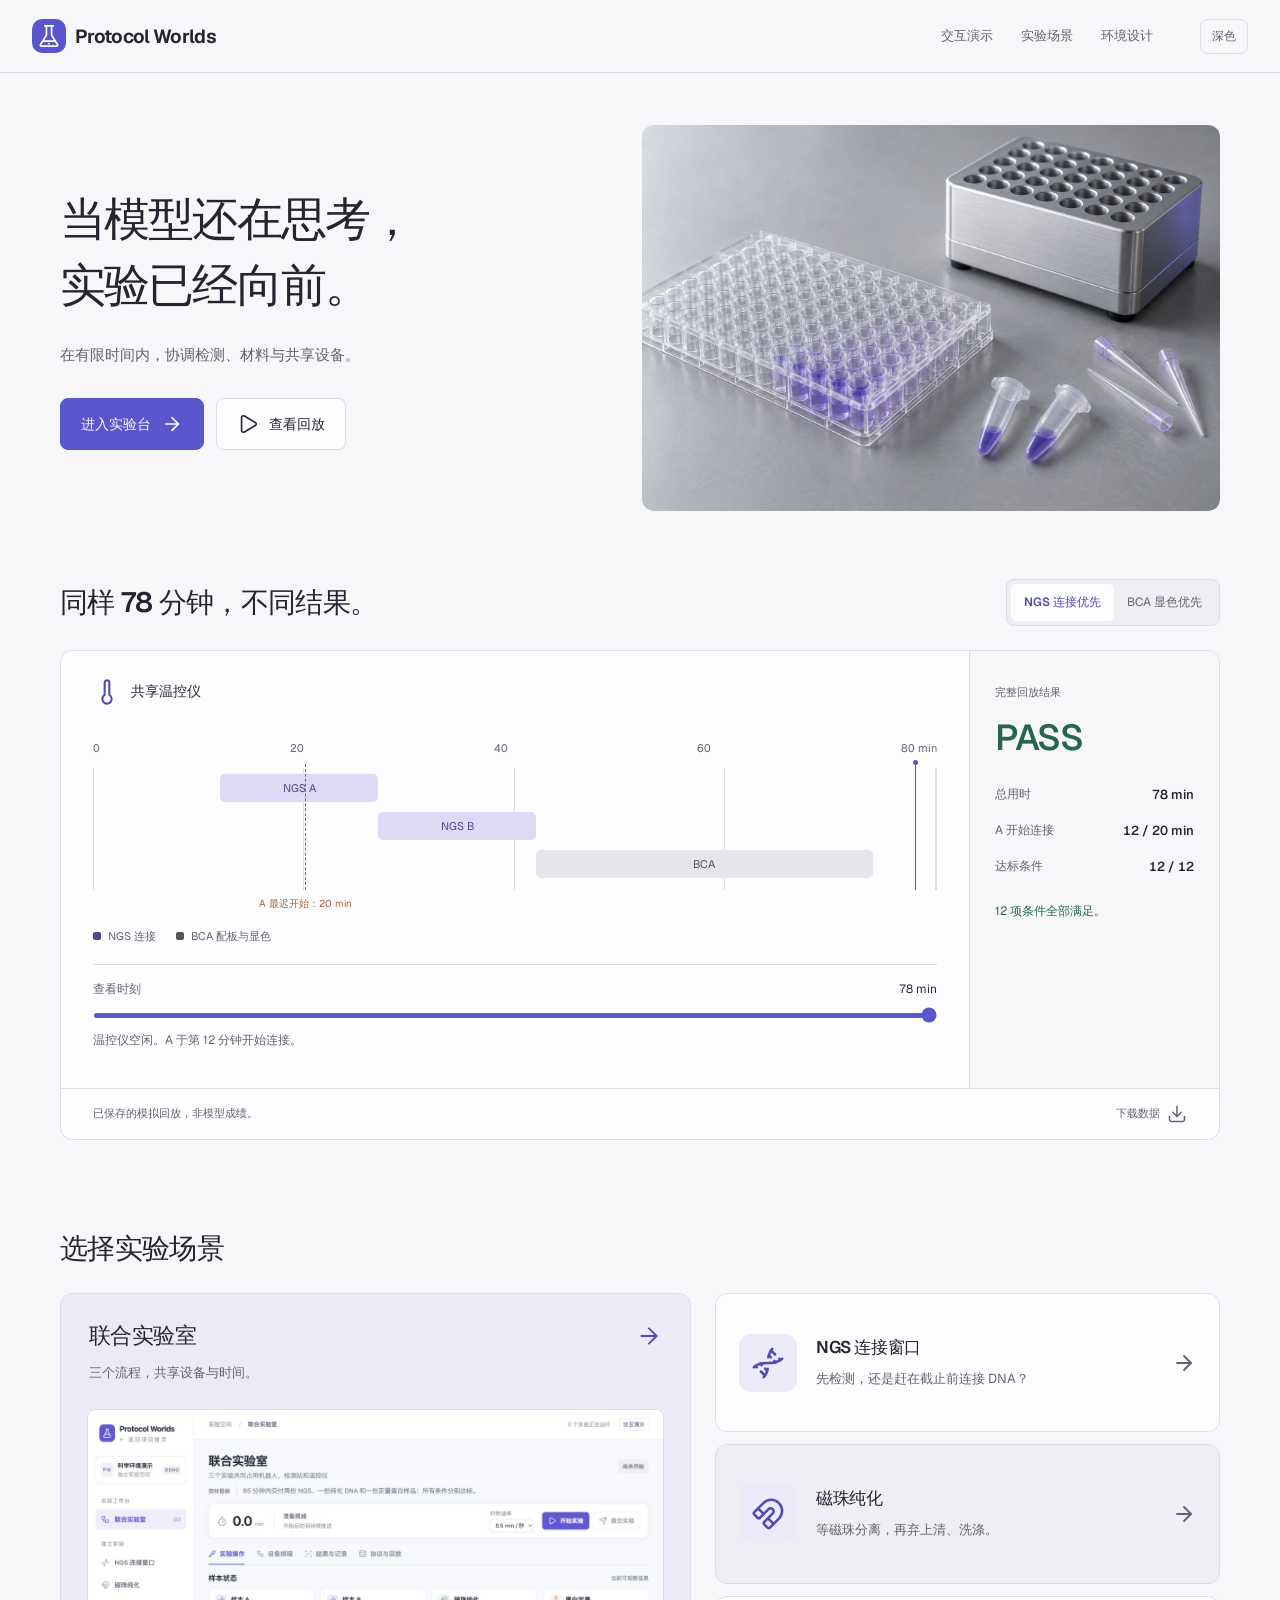
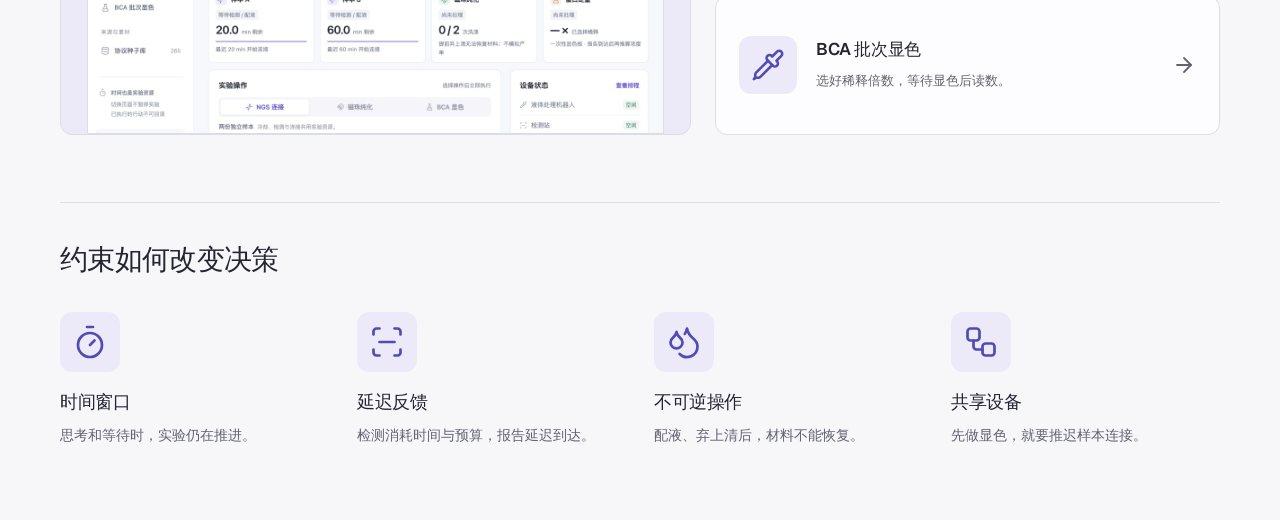
==== commit cd078b54: "Remove homepage source footer and clarify experiment icons" ====
--- a/science-lab/index.html
+++ b/science-lab/index.html
@@ -12,15 +12,15 @@
   <script>
     try { const saved = localStorage.getItem('pw-theme'); if (['light','dark'].includes(saved)) document.documentElement.dataset.theme = saved; } catch {}
   </script>
-  <link rel="stylesheet" href="./project.css?v=concise-1">
+  <link rel="stylesheet" href="./project.css?v=clear-icons-2">
   <script type="module" src="./project.mjs?v=concise-1"></script>
 </head>
 <body>
   <a class="skip" href="#main">跳到主要内容</a>
   <header class="site-header">
     <div class="nav-shell">
-      <a class="wordmark" href="./" aria-label="Protocol Worlds 首页"><img src="./mark.svg" width="28" height="28" alt=""><span>Protocol Worlds</span></a>
-      <nav aria-label="项目导航"><a href="#compare">交互演示</a><a href="#worlds">实验场景</a><a href="#design">环境设计</a><a href="#sources">数据来源</a></nav>
+      <a class="wordmark" href="./" aria-label="Protocol Worlds 首页"><img src="./mark.svg" width="34" height="34" alt=""><span>Protocol Worlds</span></a>
+      <nav aria-label="项目导航"><a href="#compare">交互演示</a><a href="#worlds">实验场景</a><a href="#design">环境设计</a></nav>
       <button id="theme-toggle" class="theme-toggle" aria-label="切换显示主题" hidden>切换主题</button>
     </div>
   </header>
@@ -63,9 +63,9 @@
       <div class="worlds-grid">
         <a class="world-feature" href="./lab/#joint"><div class="feature-copy"><h3>联合实验室 <span data-icon="arrow-right"></span></h3><p>三个流程，共享设备与时间。</p></div><div class="workbench-preview"><img src="./assets/workbench.jpg" width="1280" height="720" loading="lazy" alt="联合实验室实际界面：样本状态、实验操作与设备状态"></div></a>
         <div class="world-list">
-          <a class="world-link" href="./lab/#ngs"><span class="world-icon" data-icon="dna"></span><div><h3>NGS 连接窗口</h3><p>检测消耗时间，连接有截止窗口。</p></div><span data-icon="arrow-right"></span></a>
-          <a class="world-link" href="./lab/#beads"><span class="world-icon" data-icon="magnet"></span><div><h3>磁珠纯化</h3><p>等待分离完成，再执行不可逆操作。</p></div><span data-icon="arrow-right"></span></a>
-          <a class="world-link" href="./lab/#bca"><span class="world-icon" data-icon="pipette"></span><div><h3>BCA 批次显色</h3><p>先选稀释倍数，再等待定量结果。</p></div><span data-icon="arrow-right"></span></a>
+          <a class="world-link" href="./lab/#ngs"><span class="world-icon" data-icon="dna"></span><div><h3>NGS 连接窗口</h3><p>先检测，还是赶在截止前连接 DNA？</p></div><span class="entry-arrow" data-icon="arrow-right"></span></a>
+          <a class="world-link" href="./lab/#beads"><span class="world-icon" data-icon="magnet"></span><div><h3>磁珠纯化</h3><p>等磁珠分离，再弃上清、洗涤。</p></div><span class="entry-arrow" data-icon="arrow-right"></span></a>
+          <a class="world-link" href="./lab/#bca"><span class="world-icon" data-icon="pipette"></span><div><h3>BCA 批次显色</h3><p>选好稀释倍数，等待显色后读数。</p></div><span class="entry-arrow" data-icon="arrow-right"></span></a>
         </div>
       </div>
     </section>
@@ -73,25 +73,14 @@
     <section class="wrap design-section" id="design" aria-labelledby="design-heading">
       <h2 id="design-heading">约束如何改变决策</h2>
       <div class="principles">
-        <article><span data-icon="timer"></span><h3>时间</h3><p>思考时，实验仍在推进。</p></article>
-        <article><span data-icon="scan-line"></span><h3>信息</h3><p>检测有成本，反馈有延迟。</p></article>
-        <article><span data-icon="droplets"></span><h3>承诺</h3><p>已执行的操作不能回滚。</p></article>
-        <article><span data-icon="workflow"></span><h3>耦合</h3><p>一个流程占用另一个的机会。</p></article>
+        <article><span class="principle-icon" data-icon="timer"></span><h3>时间窗口</h3><p>思考和等待时，实验仍在推进。</p></article>
+        <article><span class="principle-icon" data-icon="scan-line"></span><h3>延迟反馈</h3><p>检测消耗时间与预算，报告延迟到达。</p></article>
+        <article><span class="principle-icon" data-icon="droplets"></span><h3>不可逆操作</h3><p>配液、弃上清后，材料不能恢复。</p></article>
+        <article><span class="principle-icon" data-icon="workflow"></span><h3>共享设备</h3><p>先做显色，就要推迟样本连接。</p></article>
       </div>
     </section>
 
-    <section class="wrap sources-section" id="sources" aria-labelledby="sources-heading">
-      <h2 id="sources-heading">从公开协议出发</h2>
-      <p class="source-summary">265 条协议元数据，24 份代码节点索引。</p>
-      <div class="source-actions"><a class="text-link" href="./lab/#catalog">浏览协议库 <span data-icon="arrow-right"></span></a><a class="text-link" href="https://library.opentrons.com/" target="_blank" rel="noreferrer">Opentrons Library ↗</a></div>
-      <details class="source-details"><summary>来源与演示说明</summary><div>
-        <p>接口另返回 316 个目录 ID，尚未完全对齐。元数据和代码索引不等于已审查完成的任务；这里只提供来源链接与节点位置，不转载完整协议程序。</p>
-        <p>来源事实与作者设置见实验台“协议与回放”。本页为可查看规则和参考回放的作者模拟，不是实际机器人实验，也不代表模型评测成绩。正式评测需独立后端、隐藏评分与信息隔离。</p>
-        <p>首屏器材图为生成的概念配图；实验台预览为实际页面截图。时间轴来自已保存的原生模拟记录。</p>
-      </div></details>
-    </section>
   </main>
-  <footer class="wrap site-footer"><a class="wordmark" href="./">Protocol Worlds</a><span>科学环境模拟演示</span></footer>
   <noscript><p class="noscript">启用 JavaScript 后可查看回放并运行实验。</p></noscript>
 </body>
 </html>
--- a/science-lab/project.css
+++ b/science-lab/project.css
@@ -27,16 +27,16 @@
 *{box-sizing:border-box}html{scroll-behavior:smooth;scroll-padding-top:100px}body{margin:0}
 figure,dl,dd{margin:0}a{color:inherit;text-decoration:none}button,input{font:inherit}
 button{cursor:pointer}button:disabled{cursor:wait}button,a,input{-webkit-tap-highlight-color:transparent}
-a:focus-visible,button:focus-visible,input:focus-visible,summary:focus-visible{outline:3px solid var(--accent);outline-offset:5px}
+a:focus-visible,button:focus-visible,input:focus-visible{outline:3px solid var(--accent);outline-offset:5px}
 p{line-height:1.8;margin:0}h1,h2,h3{margin:0;font-weight:600;letter-spacing:-.025em}
-h2{font-size:28px;line-height:1.45}svg.icon{width:20px;height:20px;flex:none;vertical-align:middle}
+h2{font-size:28px;line-height:1.45}[data-icon]{display:inline-flex;align-items:center;justify-content:center;flex:none}svg.icon{display:block;width:24px;height:24px;flex:none;stroke-width:1.8}
 img{display:block;max-width:100%}[hidden]{display:none!important}.wrap{width:min(1160px,calc(100% - 64px));margin-inline:auto}
 .skip{position:fixed;top:-80px;left:12px;background:var(--ink);color:var(--surface);padding:12px;z-index:20}.skip:focus{top:12px}
 .site-header{position:sticky;top:0;z-index:10;border-bottom:1px solid var(--line);background:var(--surface)}
 .nav-shell{height:72px;width:min(1320px,calc(100% - 64px));margin:auto;display:flex;align-items:center;gap:35px}
 .wordmark{display:inline-flex;align-items:center;gap:9px;font-weight:650;letter-spacing:-.035em;font-size:19px;white-space:nowrap}
 .site-header nav{display:flex;align-items:center;gap:28px;font-size:13px;color:var(--muted);margin-left:auto}
-.site-header nav a:hover,.text-link:hover{color:var(--accent-text)}
+.site-header nav a:hover{color:var(--accent-text)}
 .theme-toggle{margin-left:12px;border:1px solid var(--line);color:var(--muted);background:transparent;border-radius:8px;padding:8px 11px;font-size:12px;white-space:nowrap}
 .theme-toggle:hover{background:var(--subtle)}
 .hero{display:grid;grid-template-columns:1fr 1.1fr;gap:56px;align-items:center;padding-top:52px;padding-bottom:68px}
@@ -47,7 +47,7 @@
 .button:hover{transform:translateY(-2px)}.button:active,.theme-toggle:active,.strategy-switch button:active{transform:scale(.98)}
 .primary{background:var(--accent);color:var(--on-accent);border:1px solid var(--accent)}
 .secondary{border:1px solid var(--line);background:var(--panel);color:var(--ink)}
-.secondary:hover{background:var(--subtle)}.button .icon{width:17px;height:17px}
+.secondary:hover{background:var(--subtle)}.button .icon{width:22px;height:22px}
 .hero-visual{border-radius:12px;overflow:hidden;aspect-ratio:3/2;background:var(--subtle)}
 .hero-visual img{width:100%;height:100%;object-fit:cover}
 .comparison-section{padding-bottom:20px}.comparison-heading{display:flex;justify-content:space-between;align-items:center;gap:25px;margin-bottom:24px}
@@ -56,7 +56,7 @@
 .strategy-switch button[aria-pressed=true]{background:var(--panel);color:var(--accent-text);font-weight:600}
 .comparison-card{border:1px solid var(--line);border-radius:12px;background:var(--panel);overflow:hidden}
 .replay-layout{display:grid;grid-template-columns:minmax(0,1fr) 250px}.chart-area{padding:27px 32px 22px}
-.chart-heading{display:flex;align-items:center;gap:8px;margin-bottom:27px;font-size:13px}.chart-heading .icon{color:var(--accent-text);width:17px}
+.chart-heading{display:flex;align-items:center;gap:10px;margin-bottom:27px;font-size:14px}.chart-heading .icon{color:var(--accent-text);width:28px;height:28px}
 .chart-heading strong{font-weight:550}.timeline{padding-top:8px}.axis{display:flex;justify-content:space-between;color:var(--muted);font-size:11px;font-variant-numeric:tabular-nums;margin-bottom:13px}
 .timeline-grid{position:relative;height:122px;background:repeating-linear-gradient(90deg,transparent,transparent calc(25% - 1px),var(--line) calc(25% - 1px),var(--line) 25%);border-left:1px solid var(--line);border-right:1px solid var(--line)}
 .deadline{position:absolute;left:25%;top:-4px;bottom:0;border-left:1px dashed var(--deadline);z-index:2;pointer-events:none}
@@ -78,45 +78,41 @@
 .verdict-metrics dt{color:var(--muted)}.verdict-metrics dd{font-size:13px;font-weight:550;font-variant-numeric:tabular-nums;white-space:nowrap}
 .replay-verdict p{margin-top:25px;font-size:12px;color:var(--success);line-height:1.85}.replay-verdict.failed p{color:var(--failure)}
 .comparison-foot{border-top:1px solid var(--line);padding:15px 32px;display:flex;justify-content:space-between;align-items:center;gap:16px;font-size:11px;color:var(--muted)}
-.comparison-foot a{display:flex;align-items:center;gap:7px;white-space:nowrap}.comparison-foot a .icon{width:14px}
+.comparison-foot a{display:flex;align-items:center;gap:7px;white-space:nowrap}.comparison-foot a .icon{width:20px;height:20px}
 #replay-error{padding:18px 28px;background:var(--late-bg);color:var(--late-ink);font-size:13px}
 .unavailable .replay-verdict>strong,.unavailable .replay-verdict p{color:var(--muted)}.unavailable button:disabled,.unavailable input:disabled{cursor:not-allowed}
 .skeleton{border-radius:5px;background:var(--skeleton);color:transparent!important;user-select:none}.bar-skeleton{display:block;position:absolute;top:7px;left:15%;width:19%;height:28px}
 .worlds-section{padding-top:68px;padding-bottom:67px}.worlds-grid{display:grid;grid-template-columns:1.25fr 1fr;gap:24px;margin-top:25px}
 .world-feature{border:1px solid var(--line);background:var(--accent-soft);border-radius:12px;overflow:hidden;display:flex;flex-direction:column}
 .feature-copy{padding:27px 28px 24px}.feature-copy h3{display:flex;align-items:center;justify-content:space-between;font-size:22px}
-.feature-copy h3 .icon{color:var(--accent-text);width:19px;transition:transform .18s}.feature-copy p{margin-top:10px;font-size:13px;color:var(--muted)}
+.feature-copy h3 .icon{color:var(--accent-text);width:26px;height:26px;transition:transform .18s}.feature-copy p{margin-top:10px;font-size:13px;color:var(--muted)}
 .workbench-preview{padding:0 26px;margin-top:auto;overflow:hidden}.workbench-preview img{width:100%;height:auto;border:1px solid var(--line);border-radius:8px 8px 0 0;transition:transform .3s;transform-origin:bottom}
-.world-feature:hover .workbench-preview img{transform:translateY(-4px)}.world-feature:hover .feature-copy .icon,.world-link:hover>.icon{transform:translateX(3px)}
+.world-feature:hover .workbench-preview img{transform:translateY(-4px)}.world-feature:hover .feature-copy .icon,.world-link:hover>.entry-arrow{transform:translateX(3px)}
 .world-list{display:grid;grid-template-rows:repeat(3,1fr);gap:12px}.world-link{display:flex;align-items:center;gap:19px;padding:23px;border:1px solid var(--line);border-radius:12px;background:var(--panel);transition:background .18s}
-.world-link:nth-child(2){background:var(--subtle)}.world-link:hover{background:var(--accent-soft)}.world-icon{color:var(--accent-text);width:29px;flex:none}.world-icon .icon{width:26px;height:26px}
-.world-link h3{font-size:17px;font-weight:600}.world-link p{font-size:12px;color:var(--muted);margin-top:8px}.world-link>.icon{margin-left:auto;width:17px;color:var(--muted);transition:transform .18s}
-.design-section{padding-top:33px;padding-bottom:58px;border-block:1px solid var(--line)}
-.principles{display:grid;grid-template-columns:repeat(4,minmax(0,1fr));gap:28px;margin-top:32px}.principles article>.icon{color:var(--accent-text);width:22px;height:22px}
-.principles h3{font-size:16px;margin-top:16px}.principles p{font-size:12px;color:var(--muted);margin-top:8px}
-.sources-section{padding-top:53px;padding-bottom:55px}.source-summary{font-size:14px;color:var(--muted);margin-top:14px}.source-actions{display:flex;gap:29px;margin-top:20px;flex-wrap:wrap}
-.text-link{display:inline-flex;align-items:center;gap:8px;font-size:12px;color:var(--accent-text)}.text-link .icon{width:15px}
-.source-details{margin-top:29px;border-top:1px solid var(--line);padding-top:20px;color:var(--muted);max-width:790px;font-size:12px}.source-details summary{cursor:pointer;width:fit-content;color:var(--ink);padding:3px 0}.source-details>div{padding-top:15px;max-width:68ch}.source-details p+p{margin-top:14px}
-.site-footer{border-top:1px solid var(--line);display:flex;justify-content:space-between;align-items:center;gap:20px;padding-block:25px;color:var(--muted)}.site-footer .wordmark{font-size:16px}.site-footer>span{font-size:11px}.noscript{text-align:center;padding:20px}
+.world-link:nth-child(2){background:var(--subtle)}.world-link:hover{background:var(--accent-soft)}.world-icon{color:var(--accent-text);width:58px;height:58px;border-radius:12px;background:var(--accent-soft)}.world-icon .icon{width:34px;height:34px}
+.world-link h3{font-size:17px;font-weight:600}.world-link p{font-size:13px;color:var(--muted);margin-top:8px}.world-link>.entry-arrow{margin-left:auto;color:var(--muted);transition:transform .18s}.entry-arrow .icon{width:24px;height:24px}.world-link>div{min-width:0}
+.design-section{padding-top:36px;padding-bottom:72px;border-top:1px solid var(--line)}
+.principles{display:grid;grid-template-columns:repeat(4,minmax(0,1fr));gap:28px;margin-top:32px}.principle-icon{width:60px;height:60px;background:var(--accent-soft);border-radius:12px;color:var(--accent-text)}.principle-icon .icon{width:36px;height:36px}
+.principles h3{font-size:18px;margin-top:18px}.principles p{font-size:14px;color:var(--muted);margin-top:9px;max-width:18em}
 @media(max-width:1024px){
   .hero{gap:30px;padding-block:43px 54px}.hero h1{font-size:34px}.hero-copy>p{font-size:13px}.hero-actions{gap:9px}.button{font-size:13px;padding:13px 16px}
   .nav-shell{gap:20px}.site-header nav{gap:21px;font-size:12px}.theme-toggle{margin-left:0}.comparison-heading h2{font-size:24px}.chart-area{padding:25px}.replay-layout{grid-template-columns:minmax(0,1fr) 230px}
-  .worlds-grid{grid-template-columns:1.1fr 1fr;gap:18px}.world-link{padding:19px;gap:14px}.world-link h3{font-size:16px}.world-link p{font-size:11px}.feature-copy{padding:23px}.workbench-preview{padding:0 19px}
+  .worlds-grid{grid-template-columns:1.1fr 1fr;gap:18px}.world-link{padding:19px;gap:14px}.world-link h3{font-size:16px}.world-link p{font-size:13px}.feature-copy{padding:23px}.workbench-preview{padding:0 19px}
 }
 @media(max-width:768px){
   html{scroll-padding-top:120px}.wrap{width:calc(100% - 36px)}h2{font-size:25px}
-  .nav-shell{width:calc(100% - 36px);height:auto;min-height:96px;flex-wrap:wrap;gap:0;padding:15px 0 12px}.wordmark{font-size:17px}.wordmark img{width:25px;height:25px}
-  .site-header nav{width:100%;order:3;justify-content:space-between;gap:12px;margin-top:17px;font-size:12px}.theme-toggle{margin-left:auto;font-size:11px;padding:6px 9px}
+  .nav-shell{width:calc(100% - 36px);height:auto;min-height:96px;flex-wrap:wrap;gap:0;padding:15px 0 12px}.wordmark{font-size:17px}.wordmark img{width:30px;height:30px}
+  .site-header nav{width:100%;order:3;justify-content:flex-start;gap:30px;margin-top:17px;font-size:13px}.theme-toggle{margin-left:auto;font-size:11px;padding:6px 9px}
   .hero{grid-template-columns:1fr;gap:25px;padding-top:32px;padding-bottom:40px}.hero h1{font-size:33px;max-width:11em}.hero-copy>p{font-size:13px;margin-top:14px}.hero-actions{margin-top:21px}
   .hero-visual{max-height:250px;aspect-ratio:16/9}.hero-visual img{object-position:center 55%}
   .comparison-heading{display:block;margin-bottom:20px}.comparison-heading h2{font-size:24px}.strategy-switch{margin-top:18px;width:fit-content;max-width:100%}.strategy-switch button{padding:11px 14px;font-size:12px}
   .replay-layout{grid-template-columns:1fr}.chart-area{padding:23px}.chart-heading{margin-bottom:26px}.time-control p{font-size:11px;min-height:38px}
   .replay-verdict{border-left:0;border-top:1px solid var(--line);display:grid;grid-template-columns:110px minmax(0,1fr);column-gap:23px;padding:24px}
   .verdict-label{grid-column:1;font-size:11px}.replay-verdict>strong{grid-column:1;grid-row:2;margin:4px 0 0;font-size:31px;min-height:40px}.verdict-metrics{grid-column:2;grid-row:1/3;gap:13px}.verdict-metrics>div{font-size:11px}.verdict-metrics dd{font-size:12px}.replay-verdict p{grid-column:1/-1;margin-top:18px;font-size:11px}
-  .comparison-foot{padding:16px 23px;font-size:10px;gap:10px}.comparison-foot a{gap:5px}.comparison-foot a .icon{width:12px}
-  .worlds-section{padding-top:35px;padding-bottom:40px}.worlds-grid{grid-template-columns:1fr;gap:17px;margin-top:20px}.feature-copy{padding:24px}.feature-copy h3{font-size:21px}.workbench-preview{padding:0 21px;max-height:270px}.world-list{gap:10px}.world-link{padding:22px;gap:18px}.world-link h3{font-size:17px}.world-link p{font-size:12px}
-  .design-section{padding-block:31px 35px}.principles{grid-template-columns:repeat(2,minmax(0,1fr));gap:27px 19px;margin-top:28px}.principles h3{margin-top:11px;font-size:16px}.principles p{font-size:11px;max-width:13em;line-height:1.8}
-  .sources-section{padding-block:35px}.source-summary{font-size:13px}.source-actions{gap:25px}.source-details{font-size:11px;margin-top:24px}.site-footer{padding-block:23px}.site-footer .wordmark{font-size:15px}.site-footer>span{font-size:10px}
+  .comparison-foot{padding:16px 23px;font-size:10px;gap:10px}.comparison-foot a{gap:5px}.comparison-foot a .icon{width:20px;height:20px}
+  .worlds-section{padding-top:35px;padding-bottom:40px}.worlds-grid{grid-template-columns:1fr;gap:17px;margin-top:20px}.feature-copy{padding:24px}.feature-copy h3{font-size:21px}.workbench-preview{padding:0 21px;max-height:270px}.world-list{gap:10px}.world-link{padding:22px;gap:18px}.world-link h3{font-size:17px}.world-link p{font-size:13px}
+  .design-section{padding-block:31px 44px}.principles{grid-template-columns:repeat(2,minmax(0,1fr));gap:27px 19px;margin-top:28px}.principles h3{margin-top:15px;font-size:17px}.principles p{font-size:13px;max-width:13em;line-height:1.8}
 }
-@media(max-width:390px){.hero h1{font-size:31px}.chart-area{padding:22px 18px}.replay-verdict{padding:22px 18px;column-gap:12px}.comparison-foot{padding-inline:18px;font-size:9px}.chart-legend{font-size:10px}.deadline>span{font-size:9px}.world-link{padding:20px 16px;gap:14px}.world-link p{font-size:11px}}
+@media(max-width:390px){.world-icon{width:50px;height:50px}.world-icon .icon{width:32px;height:32px}.hero h1{font-size:31px}.chart-area{padding:22px 18px}.replay-verdict{padding:22px 18px;column-gap:12px}.comparison-foot{padding-inline:18px;font-size:9px}.chart-legend{font-size:10px}.deadline>span{font-size:9px}.world-link{padding:20px 16px;gap:14px}.world-link p{font-size:13px}}
 @media(prefers-reduced-motion:reduce){html{scroll-behavior:auto}*,*:before,*:after{animation:none!important;transition:none!important}}
+.noscript{text-align:center;padding:20px}
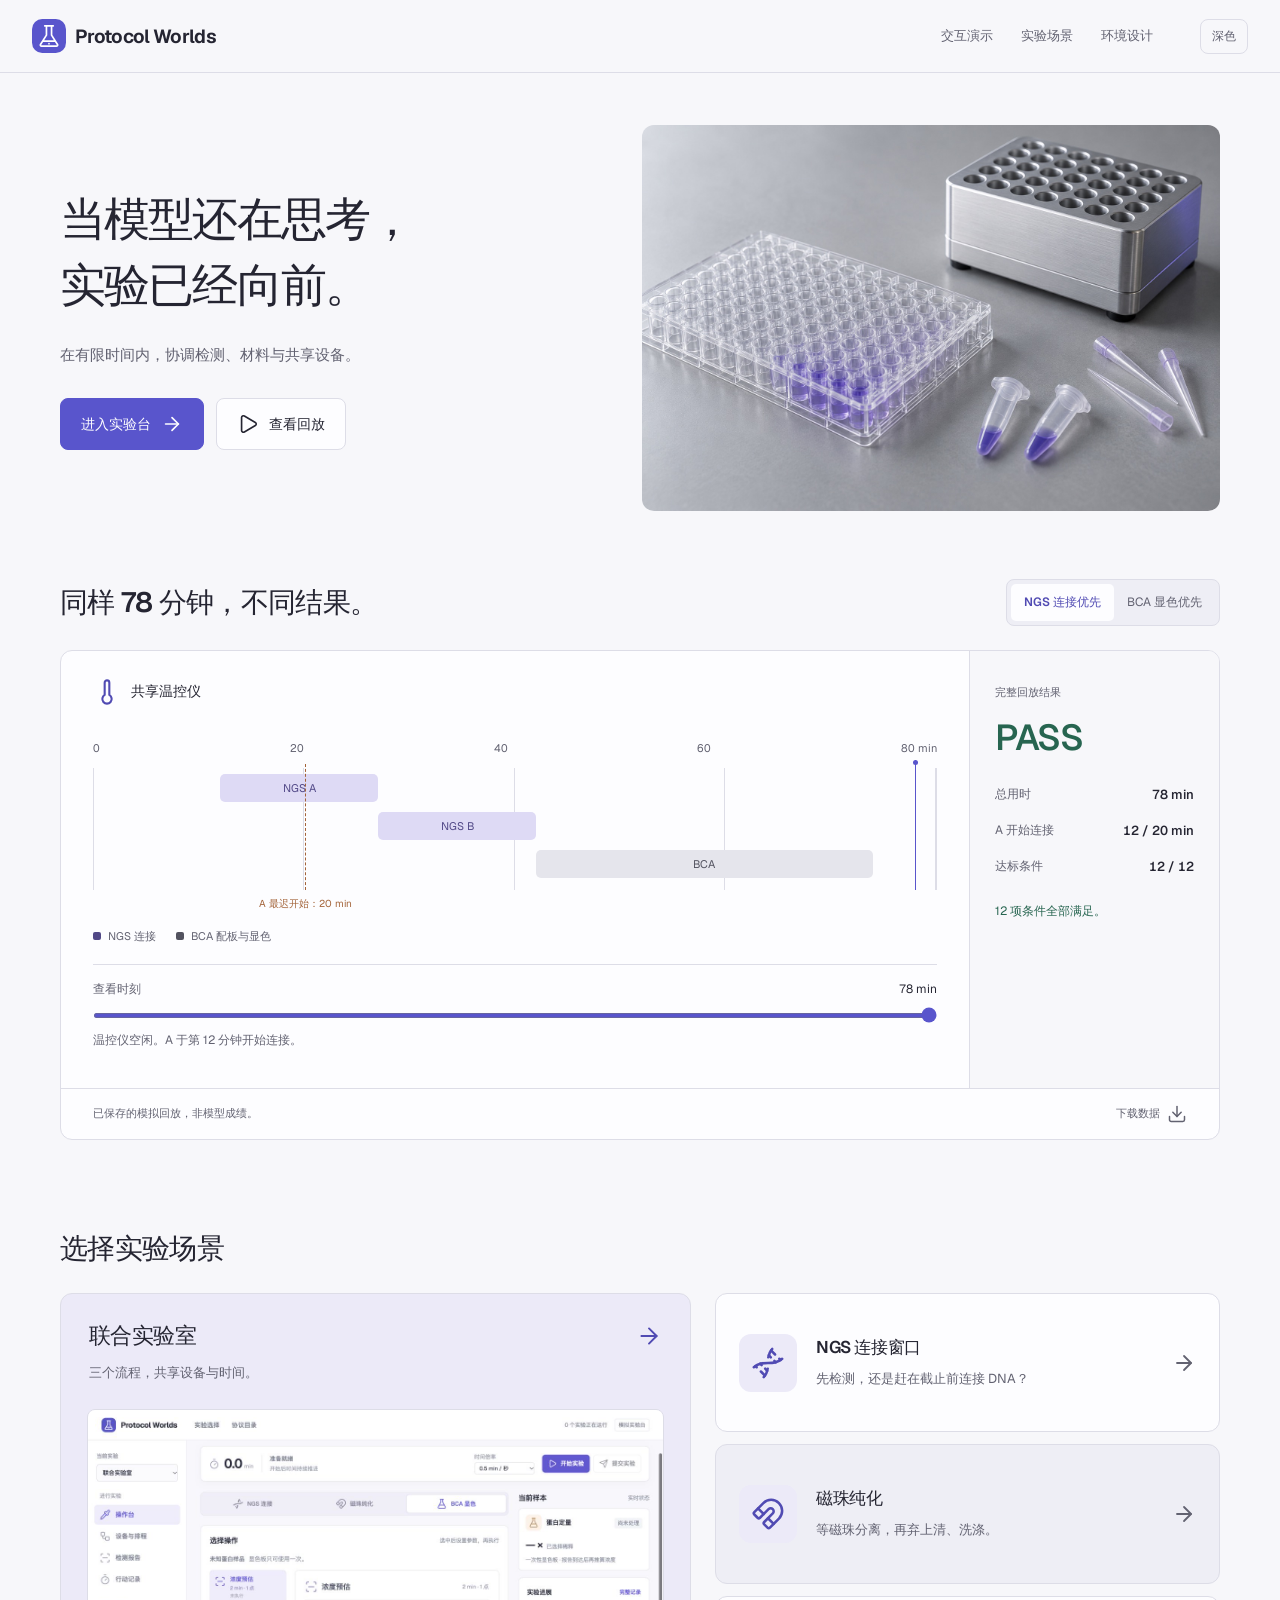
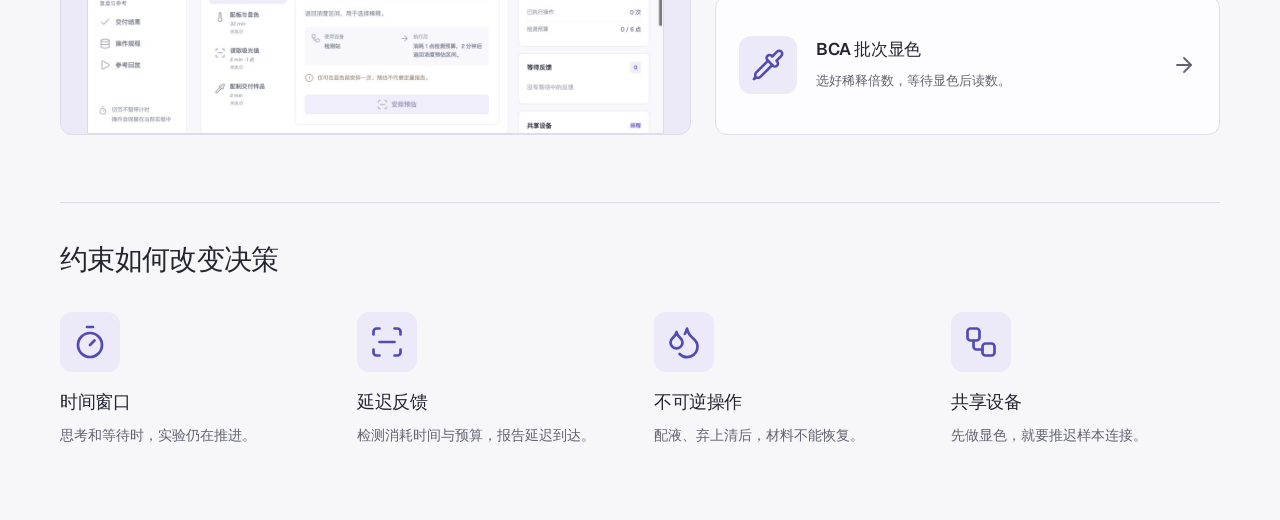
==== commit 841dd1f9: "Split lab workbench into focused pages with persistent experiment context" ====
--- a/science-lab/index.html
+++ b/science-lab/index.html
@@ -31,7 +31,7 @@
       <div class="hero-copy">
         <h1 id="project-title">当模型还在思考，<br>实验已经向前。</h1>
         <p>在有限时间内，协调检测、材料与共享设备。</p>
-        <div class="hero-actions"><a class="button primary" href="./lab/#joint">进入实验台 <span data-icon="arrow-right"></span></a><a class="button secondary" href="#compare"><span data-icon="play"></span>查看回放</a></div>
+        <div class="hero-actions"><a class="button primary" href="./lab/#experiments">进入实验台 <span data-icon="arrow-right"></span></a><a class="button secondary" href="#compare"><span data-icon="play"></span>查看回放</a></div>
       </div>
       <figure class="hero-visual"><img src="./assets/lab-still-life.jpg" width="1536" height="1024" alt="微孔板、离心管与温控模块的概念配图" fetchpriority="high"></figure>
     </section>
@@ -61,11 +61,11 @@
     <section class="wrap worlds-section" id="worlds" aria-labelledby="worlds-heading">
       <h2 id="worlds-heading">选择实验场景</h2>
       <div class="worlds-grid">
-        <a class="world-feature" href="./lab/#joint"><div class="feature-copy"><h3>联合实验室 <span data-icon="arrow-right"></span></h3><p>三个流程，共享设备与时间。</p></div><div class="workbench-preview"><img src="./assets/workbench.jpg" width="1280" height="720" loading="lazy" alt="联合实验室实际界面：样本状态、实验操作与设备状态"></div></a>
+        <a class="world-feature" href="./lab/#joint/operate"><div class="feature-copy"><h3>联合实验室 <span data-icon="arrow-right"></span></h3><p>三个流程，共享设备与时间。</p></div><div class="workbench-preview"><img src="./assets/workbench.jpg" width="1280" height="720" loading="lazy" alt="联合实验室实际界面：样本状态、实验操作与设备状态"></div></a>
         <div class="world-list">
-          <a class="world-link" href="./lab/#ngs"><span class="world-icon" data-icon="dna"></span><div><h3>NGS 连接窗口</h3><p>先检测，还是赶在截止前连接 DNA？</p></div><span class="entry-arrow" data-icon="arrow-right"></span></a>
-          <a class="world-link" href="./lab/#beads"><span class="world-icon" data-icon="magnet"></span><div><h3>磁珠纯化</h3><p>等磁珠分离，再弃上清、洗涤。</p></div><span class="entry-arrow" data-icon="arrow-right"></span></a>
-          <a class="world-link" href="./lab/#bca"><span class="world-icon" data-icon="pipette"></span><div><h3>BCA 批次显色</h3><p>选好稀释倍数，等待显色后读数。</p></div><span class="entry-arrow" data-icon="arrow-right"></span></a>
+          <a class="world-link" href="./lab/#ngs/operate"><span class="world-icon" data-icon="dna"></span><div><h3>NGS 连接窗口</h3><p>先检测，还是赶在截止前连接 DNA？</p></div><span class="entry-arrow" data-icon="arrow-right"></span></a>
+          <a class="world-link" href="./lab/#beads/operate"><span class="world-icon" data-icon="magnet"></span><div><h3>磁珠纯化</h3><p>等磁珠分离，再弃上清、洗涤。</p></div><span class="entry-arrow" data-icon="arrow-right"></span></a>
+          <a class="world-link" href="./lab/#bca/operate"><span class="world-icon" data-icon="pipette"></span><div><h3>BCA 批次显色</h3><p>选好稀释倍数，等待显色后读数。</p></div><span class="entry-arrow" data-icon="arrow-right"></span></a>
         </div>
       </div>
     </section>
